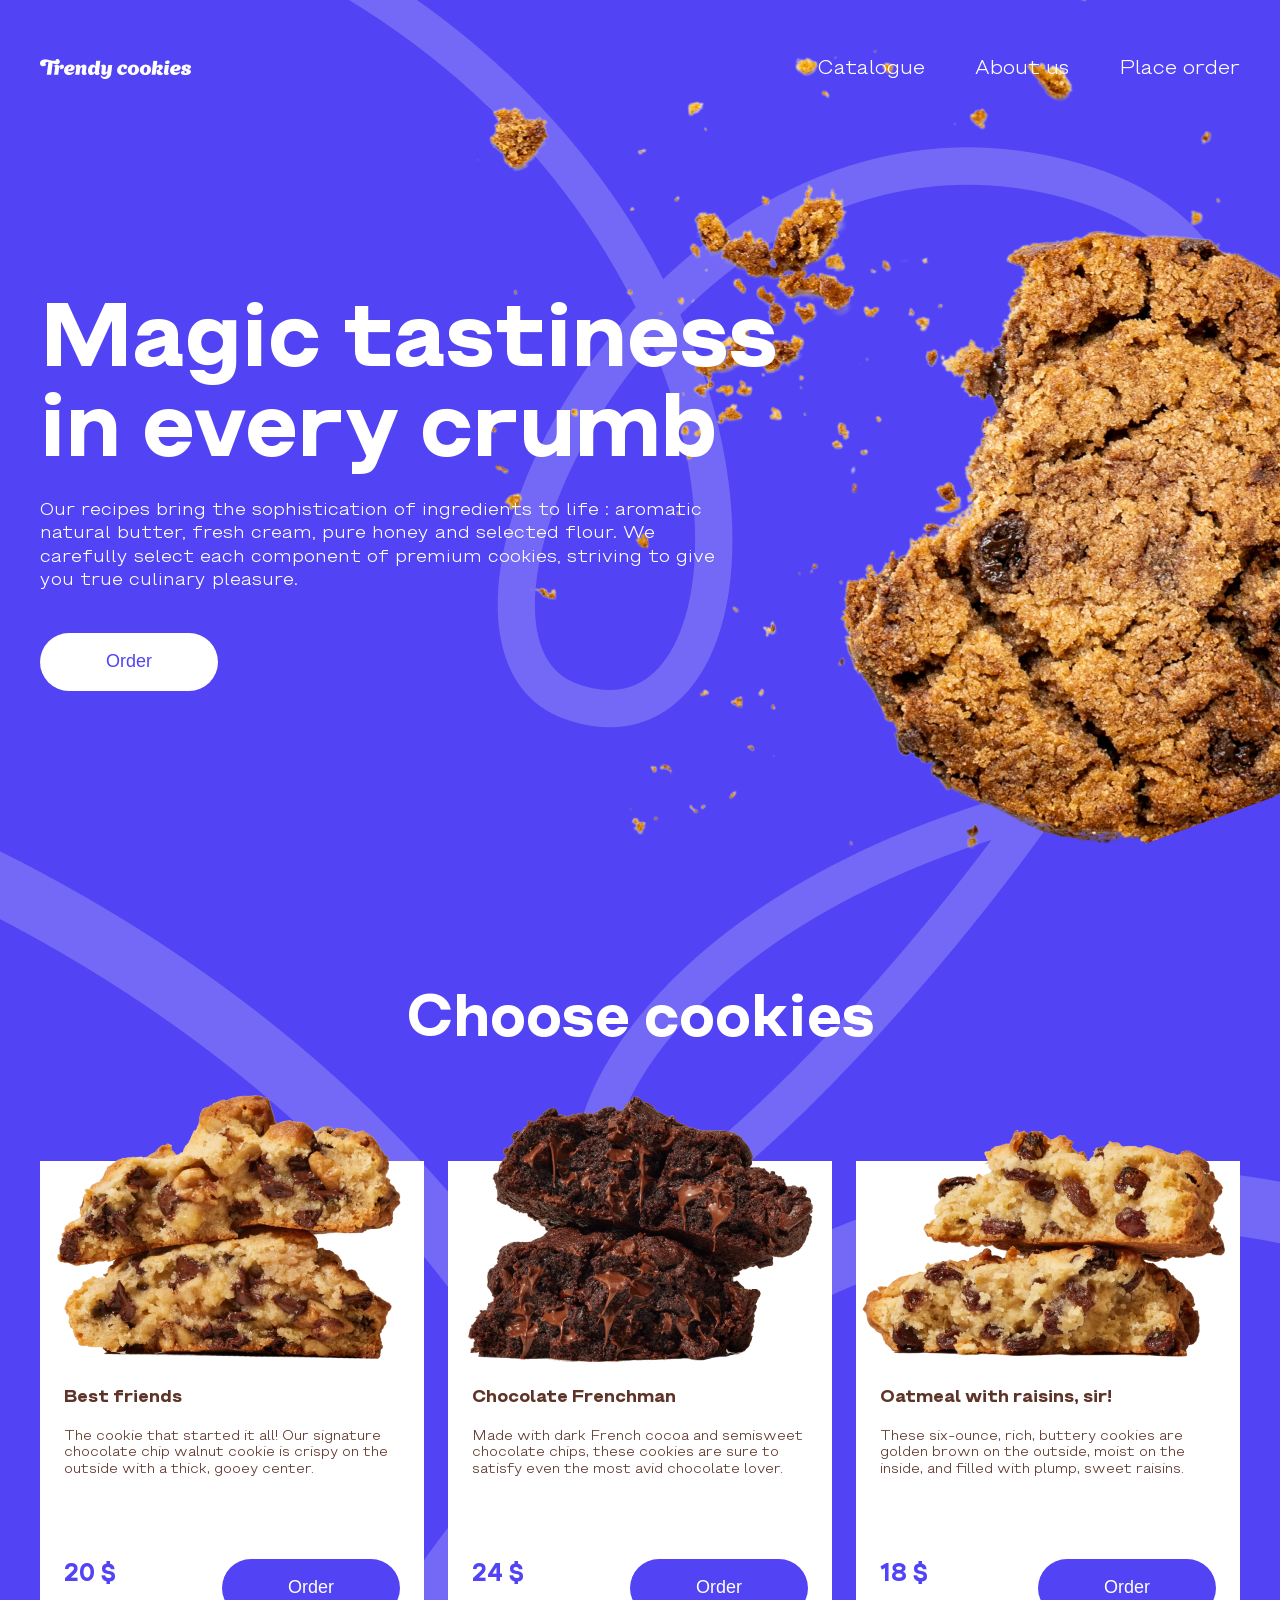
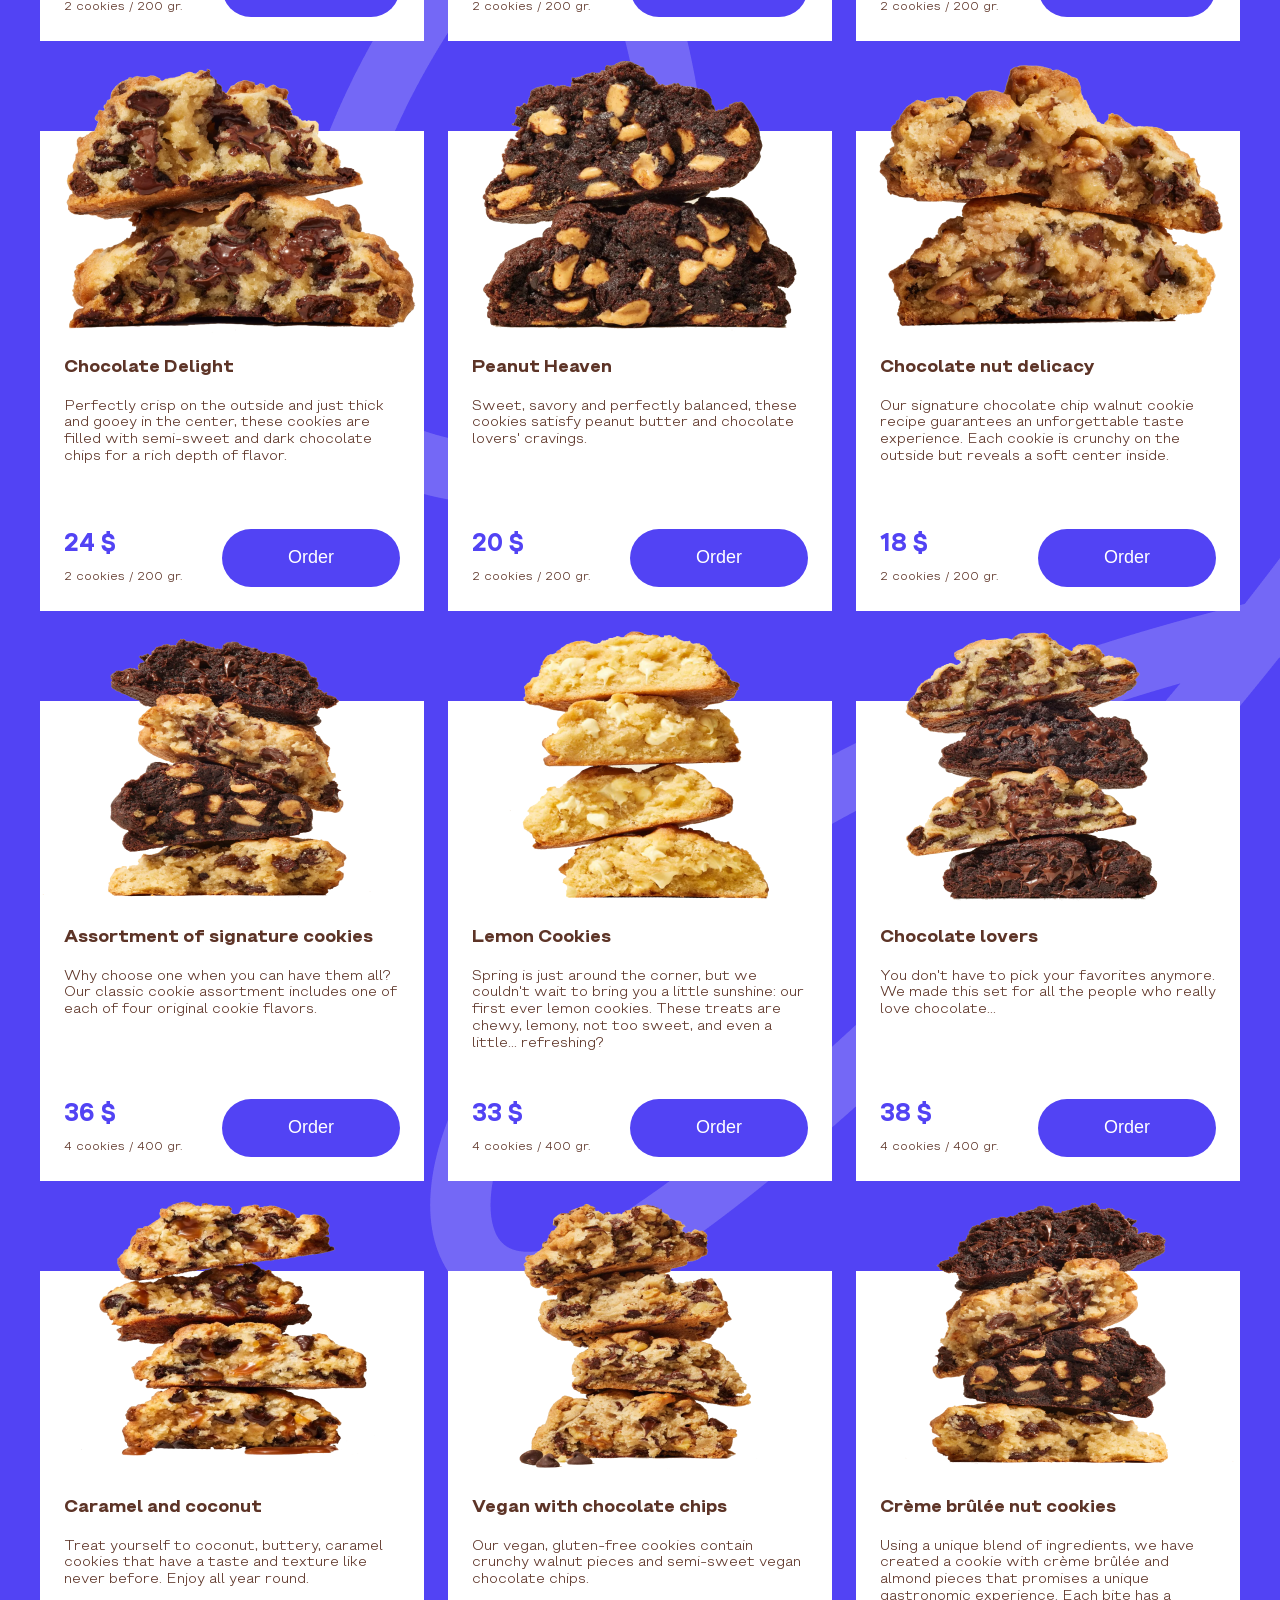
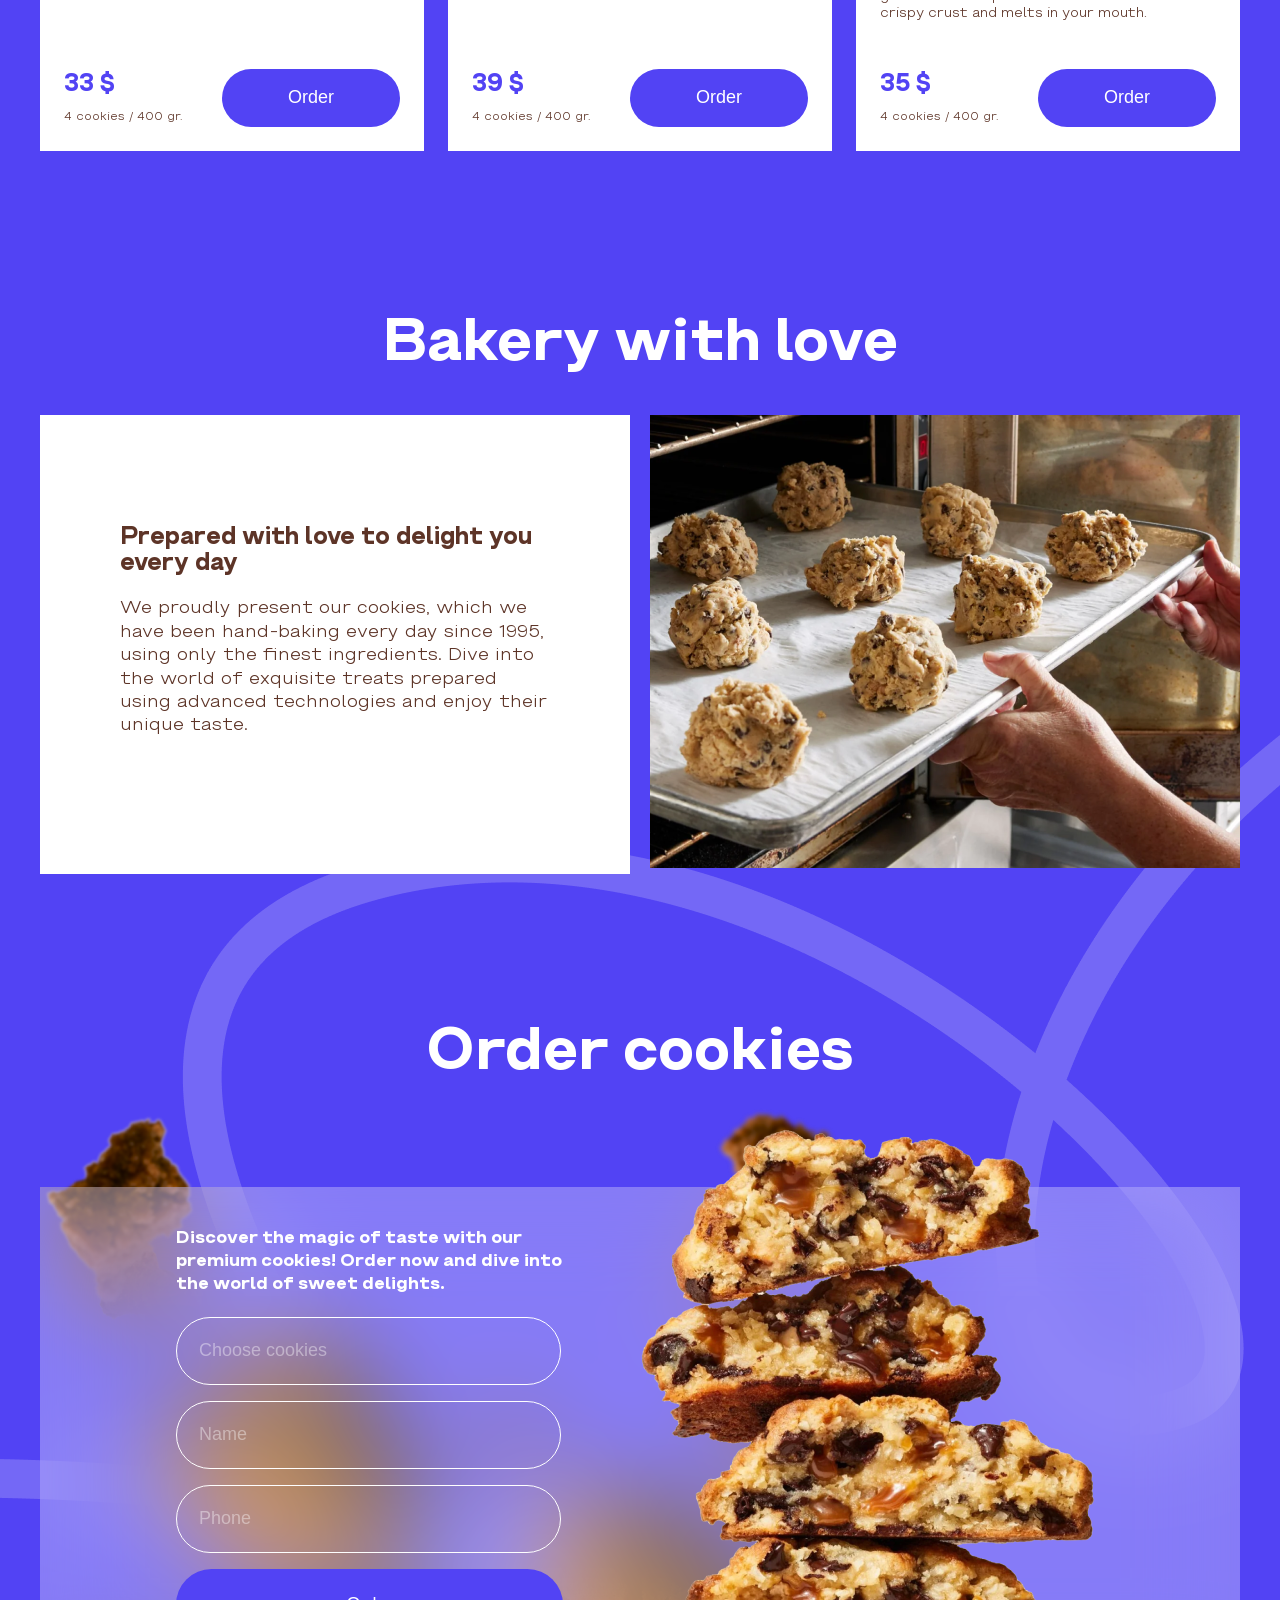
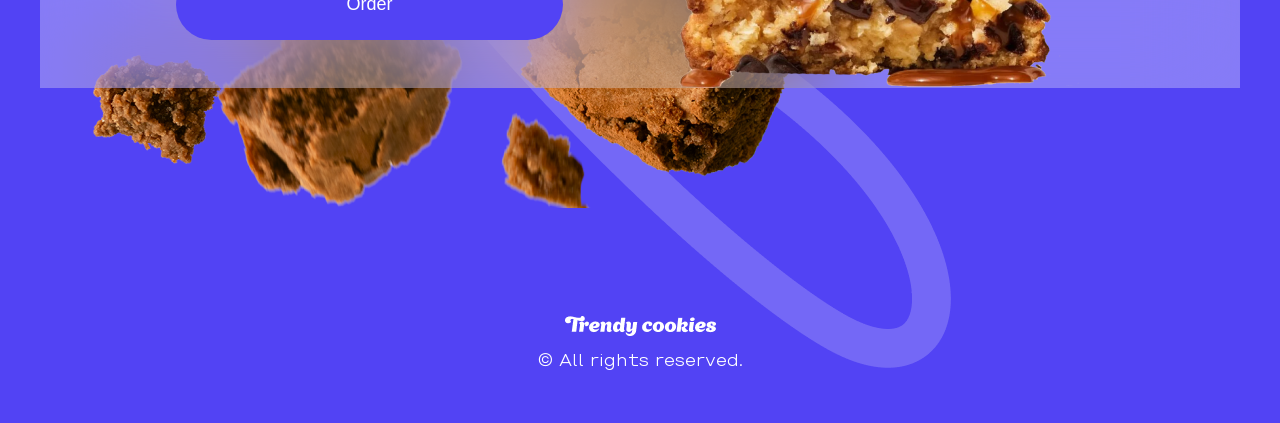
==== index.html @ 92c914b0 "initial commit" ====
<!DOCTYPE html>
<html>



<head>
    <meta charset="UTF-8" />
    <meta name="viewport" content="width=device-width, initial-scale=1" />
    
    <title>Trendy cookies</title>
    <link rel="icon" type="image/x-icon" href="./favicon.ico">

    <link rel="stylesheet" href="./styles/styles.css" />
    <script src="./scripts/data.js" defer></script>
    <script src="./scripts/functions.js" defer></script>
</head>



<body>
    <div id="app">

        <header class="header">
            <div class="container_wrapper">
                <nav class="content_wrapper">
                    <div class="logo"> <img src="./images/logo.png" alt="logo" /> </div>
                    <ul class="menu">
                        <li class="menu-item">
                            <a data-link="products">Catalogue</a>
                        </li>
                        <li class="menu-item">
                            <a data-link="love">About us</a>
                        </li>
                        <li class="menu-item">
                            <a data-link="order">Place order</a>
                        </li>
                    </ul>
                </nav>
            </div>
        </header>

        <div class="intro">
            <div class="container_wrapper">
                <div class="content_wrapper">
                    <img id="line1" src="./images/line1.png" alt="line" />

                    <div class="intro-info">
                        <div class="title">Magic tastiness in every crumb</div>
                        <div class="text">
                            Our recipes bring the sophistication of ingredients to life : aromatic natural butter, fresh cream, pure honey and selected flour. We carefully select each component of premium cookies, striving to give you true culinary pleasure.
                        </div>
                        <div class="action">
                            <button>Order</button>
                        </div>
                    </div>

                    <img id="intro-image" src="./images/cookie.png" alt="cookie" />
                </div>
            </div>
        </div>

        <div class="products">
            <div class="container_wrapper">
                <div class="content_wrapper">
                    <img id="line2" src="./images/line2.png" alt="line" />

                    <div class="common-title">Choose cookies</div>

                    <div class="products-items"></div>
                </div>
            </div>
        </div>

        <div class="love">
            <div class="container_wrapper">
                <div class="content_wrapper">
                    <div class="common-title">Bakery with love</div>

                    <div class="love-about">
                        <div class="left">
                            <div class="title">Prepared with love to delight you every day</div>
                            <div class="text">
                                We proudly present our cookies, which we have been hand-baking every day since 1995, using only the finest ingredients. Dive into the world of exquisite treats prepared using advanced technologies and enjoy their unique taste.
                            </div>
                        </div>
                        <div class="right"> <img src="./images/love.png" alt="love" /> </div>
                    </div>
                </div>
            </div>
        </div>

        <div class="order">
            <img id="line3" src="./images/line3.png" alt="line" />

            <div class="container_wrapper">
                <div class="content_wrapper">
                    <div class="common-title">Order cookies</div>

                    <img id="order-bg-image" src="./images/breadcrumbs.png" alt="breadcrumbs" />

                    <div class="order-block">
                        <div class="form">
                            <div class="text">
                                Discover the magic of taste with our premium cookies! Order now and dive into the world of sweet delights.
                            </div>
                            <div class="inputs">
                                <input id="input_product" type="text" placeholder="Choose cookies" />
                                <input id="input_name" type="text" placeholder="Name" />
                                <input id="input_phone" type="text" placeholder="Phone" />
                                <button class="violet">Order</button>
                            </div>
                        </div>
                        <div class="image"> <img src="./images/order.png" alt="order_cookies" /> </div>
                    </div>
                </div>
            </div>
        </div>

        <footer class="footer">
            <div class="container_wrapper">
                <div class="logo"> <img src="./images/logo.png" alt="logo" /> </div>
                <div class="rights">© All rights reserved.</div>
            </div>
        </footer>

    </div>

    <script src="./scripts/script.js" defer></script>
</body>



</html>
---- styles/styles.css ----
@font-face{font-family:"SteppeBook";src:url("../fonts/Steppe-Book.ttf")}@font-face{font-family:"SteppeExtraBold";src:url("../fonts/Steppe-ExtraBold.ttf")}.content_wrapper{max-width:1200px;margin:0 auto}@media(max-width: calc(1200px + 2rem)){.content_wrapper{padding:0 2rem}}.logo img{vertical-align:bottom}.common-title{font-family:SteppeExtraBold,sans-serif;font-size:60px;line-height:100%;text-align:center}button{width:178px;height:58px;box-sizing:border-box;padding:18px;text-align:center;background-color:#fff;border-radius:60px;border:0;outline:none;cursor:pointer;font-size:18px;color:#5243f4}button:hover{background-color:#eee}button.violet{background-color:#5243f4;color:#fff}button.violet:hover{background-color:#3e30d8}html{height:100%;scrollbar-width:thin;scroll-behavior:smooth}body{margin:0;padding:0;background-color:#5243f4;font-family:SteppeBook,sans-serif;color:#fff}#app{position:relative;overflow:hidden}#app .header .container_wrapper{padding:40px 0}#app .header .container_wrapper .content_wrapper{display:flex;align-items:center;justify-content:space-between}@media(max-width: 680px){#app .header .container_wrapper .content_wrapper{flex-direction:column;gap:60px}}#app .header .container_wrapper .content_wrapper .menu{display:flex;gap:50px;padding:0;list-style:none}@media(max-width: 680px){#app .header .container_wrapper .content_wrapper .menu{flex-direction:column}}#app .header .container_wrapper .content_wrapper .menu .menu-item a{cursor:pointer;font-size:20px;line-height:130%;text-decoration:none;color:#fff}#app .header .container_wrapper .content_wrapper .menu .menu-item a:hover{border-bottom:solid 2px #fff}#app .intro .container_wrapper{padding:161px 0 200px 0}@media(max-width: 680px){#app .intro .container_wrapper{padding:80px 0 100px 0}}#app .intro .container_wrapper .content_wrapper .intro-info{max-width:811px}#app .intro .container_wrapper .content_wrapper .intro-info .title{margin-bottom:20px;font-family:SteppeExtraBold,sans-serif;font-size:90px;line-height:100%}@media(max-width: 495px){#app .intro .container_wrapper .content_wrapper .intro-info .title{word-break:break-all}}#app .intro .container_wrapper .content_wrapper .intro-info .text{max-width:697px;margin-bottom:40px;font-size:18px;line-height:130%}@media(max-width: 495px){#app .intro .container_wrapper .content_wrapper .intro-info .action>button{display:block;margin:0 auto}}#app .intro .container_wrapper .content_wrapper #intro-image{position:absolute;top:0;right:0;z-index:-1}#app .products{position:relative}#app .products .container_wrapper{padding:100px 0}#app .products .container_wrapper .content_wrapper .products-items{display:grid;grid-template-columns:repeat(auto-fit, 384px);justify-content:center;gap:90px 24px;margin-top:110px}#app .products .container_wrapper .content_wrapper .products-items .item{background-color:#fff;color:#5d3427}#app .products .container_wrapper .content_wrapper .products-items .item .item_image{height:202px;text-align:center}#app .products .container_wrapper .content_wrapper .products-items .item .item_image img{position:relative;max-width:100%;height:272px;top:-70px}#app .products .container_wrapper .content_wrapper .products-items .item .item_detail{padding:24px}#app .products .container_wrapper .content_wrapper .products-items .item .item_detail .item_detail-title{margin-bottom:20px;font-family:SteppeExtraBold,sans-serif;font-size:18px}#app .products .container_wrapper .content_wrapper .products-items .item .item_detail .item_detail-text{height:110px;margin-bottom:20px;font-size:14px;line-height:120%}#app .products .container_wrapper .content_wrapper .products-items .item .item_detail .item_detail-extra{display:flex;justify-content:space-between;align-items:center}#app .products .container_wrapper .content_wrapper .products-items .item .item_detail .item_detail-extra .price{margin-bottom:10px;font-family:SteppeExtraBold,sans-serif;font-size:24px;color:#5243f4}#app .products .container_wrapper .content_wrapper .products-items .item .item_detail .item_detail-extra .weight{font-size:12px}#app .love .container_wrapper{padding:64px 0 86px 0}@media(max-width: 495px){#app .love .container_wrapper .content_wrapper{padding:0;max-width:495px}}#app .love .container_wrapper .content_wrapper .love-about{display:flex;gap:20px;margin-top:40px}@media(max-width: 1200px){#app .love .container_wrapper .content_wrapper .love-about{flex-direction:column;align-items:center}}#app .love .container_wrapper .content_wrapper .love-about>div{width:590px;min-height:453px}#app .love .container_wrapper .content_wrapper .love-about>div.left{padding:110px 0;box-sizing:border-box;background-color:#fff;color:#5d3427}@media(max-width: 495px){#app .love .container_wrapper .content_wrapper .love-about>div.left{width:100%;padding:110px 2rem}}#app .love .container_wrapper .content_wrapper .love-about>div.left>div{max-width:430px;margin:0 auto}#app .love .container_wrapper .content_wrapper .love-about>div.left .title{margin-bottom:20px;font-family:SteppeExtraBold,sans-serif;font-size:24px;line-height:110%}#app .love .container_wrapper .content_wrapper .love-about>div.left .text{font-size:18px;line-height:130%}#app .order{position:relative}#app .order .container_wrapper{padding:64px 0 102px 0}#app .order .container_wrapper .content_wrapper{position:relative}@media(max-width: 495px){#app .order .container_wrapper .content_wrapper{padding:0;max-width:495px}}#app .order .container_wrapper .content_wrapper #order-bg-image{position:absolute;top:0;right:calc(100% - 810px);z-index:-1}#app .order .container_wrapper .content_wrapper .order-block{display:flex;justify-content:center;gap:60px;margin-top:103px;background-color:rgba(255,255,255,.3);-webkit-backdrop-filter:blur(50px);backdrop-filter:blur(50px)}@media(max-width: 1024px){#app .order .container_wrapper .content_wrapper .order-block{flex-direction:column-reverse;align-items:center;gap:10px}}#app .order .container_wrapper .content_wrapper .order-block .form{max-width:400px;padding:40px 0 44px 0;box-sizing:border-box}#app .order .container_wrapper .content_wrapper .order-block .form .text{font-family:SteppeExtraBold,sans-serif;font-size:18px;line-height:130%}#app .order .container_wrapper .content_wrapper .order-block .form .inputs{display:flex;flex-direction:column;margin-top:20px}#app .order .container_wrapper .content_wrapper .order-block .form .inputs input{margin-bottom:16px;padding:24px 22px;width:385px;height:68px;box-sizing:border-box;border:1px solid #fff;border-radius:60px;background-color:rgba(0,0,0,0);outline:none;font-size:18px;color:#fff}#app .order .container_wrapper .content_wrapper .order-block .form .inputs input::-moz-placeholder{color:rgba(255,255,255,.4)}#app .order .container_wrapper .content_wrapper .order-block .form .inputs input::placeholder{color:rgba(255,255,255,.4)}#app .order .container_wrapper .content_wrapper .order-block .form .inputs button.violet{width:387px;height:71px}#app .order .container_wrapper .content_wrapper .order-block .image{height:501px}#app .order .container_wrapper .content_wrapper .order-block .image img{position:relative;height:559px;top:-58px}#app .footer .container_wrapper{padding:126px 0 50px 0;text-align:center}#app .footer .container_wrapper .rights{margin-top:14px;font-size:18px;line-height:130%}#app #line1{position:absolute;z-index:-1;top:0;left:calc(100% - 960px)}#app #line2{position:absolute;z-index:-1;top:-40px;left:0}#app #line3{position:absolute;z-index:-1;top:-920px;left:0}
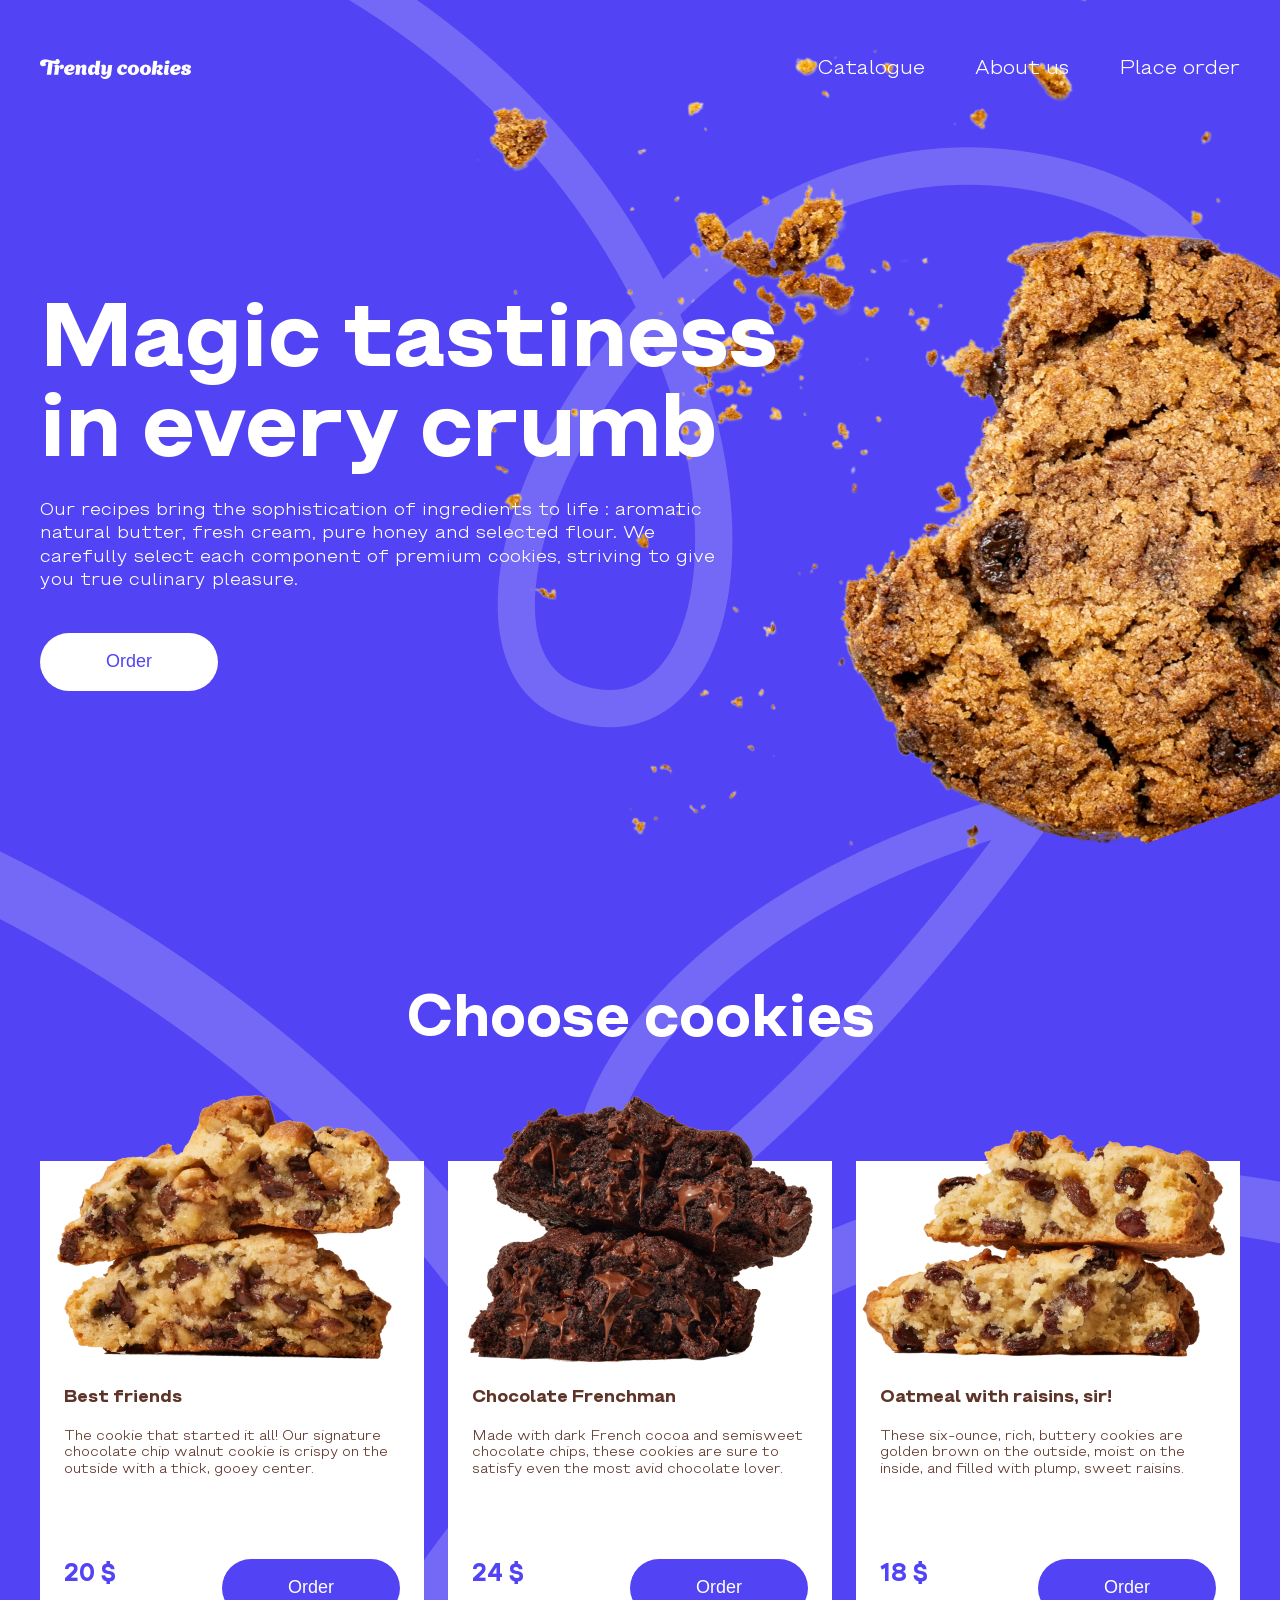
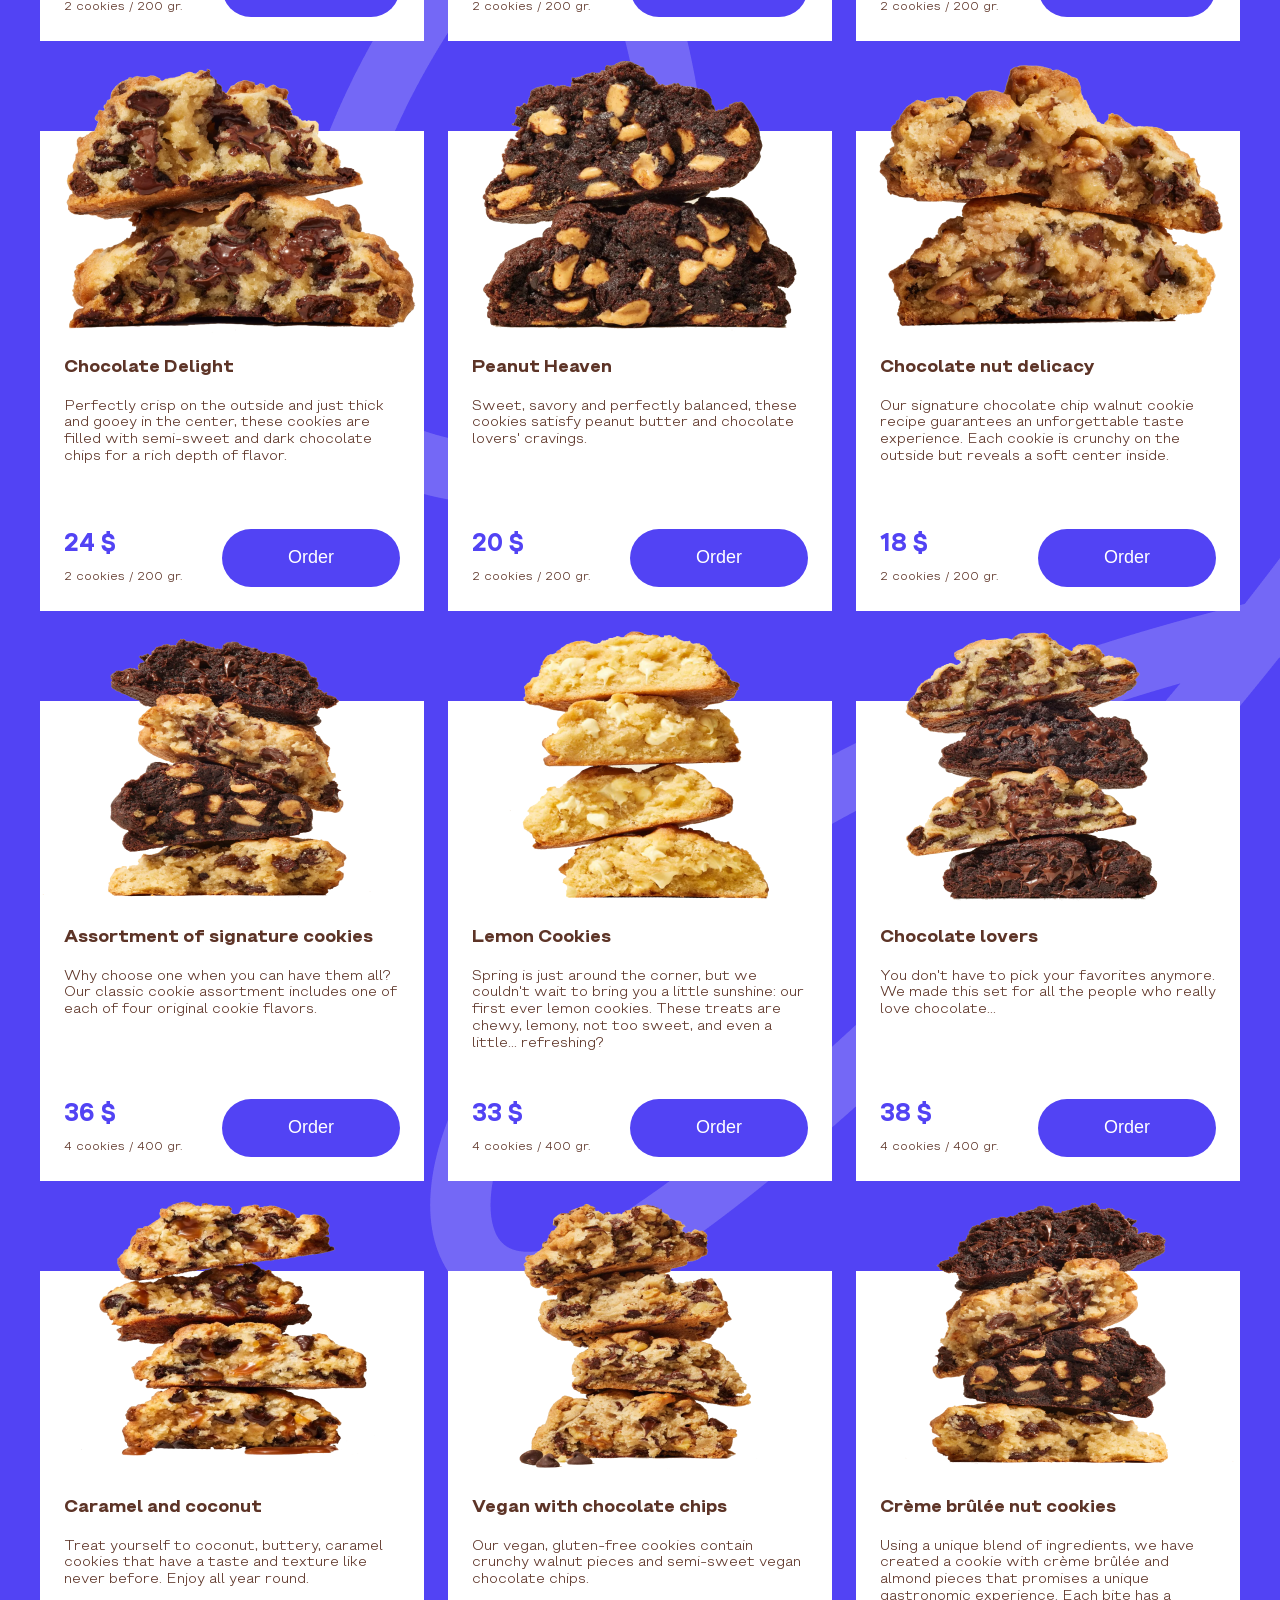
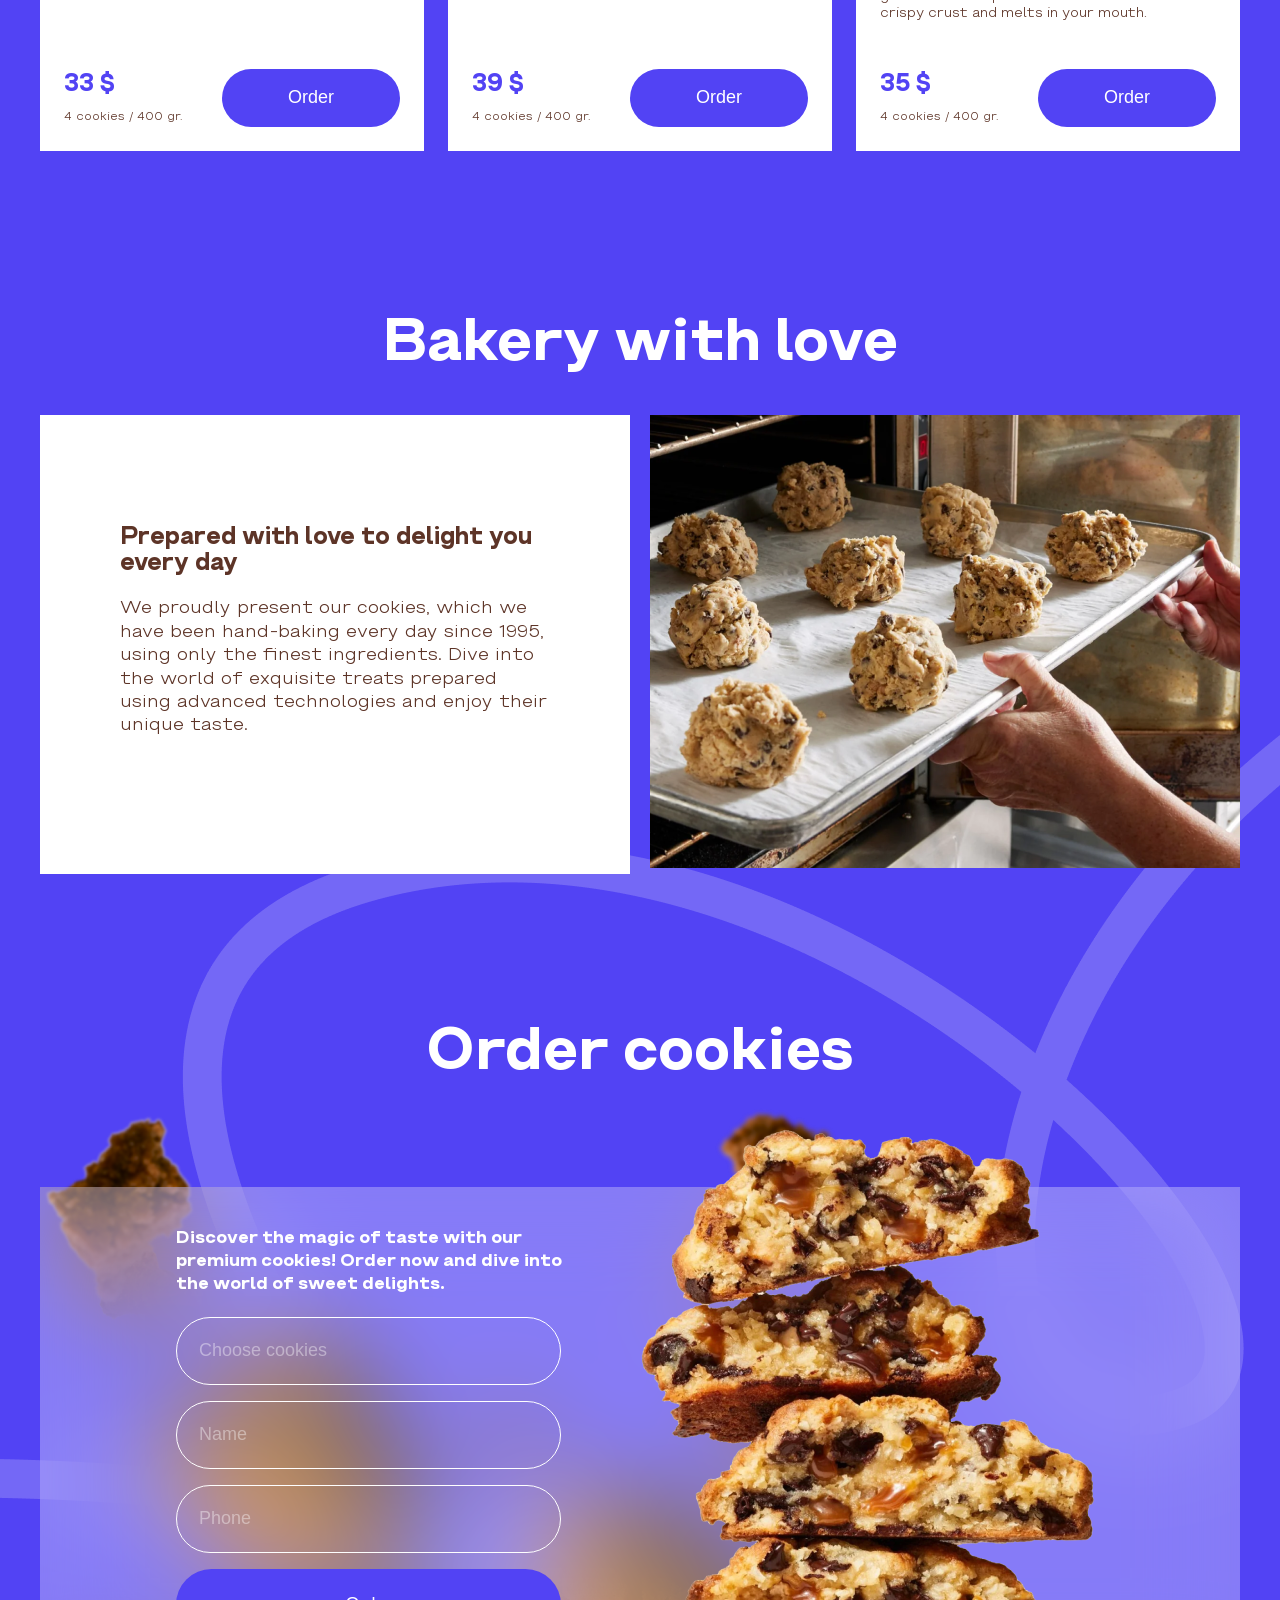
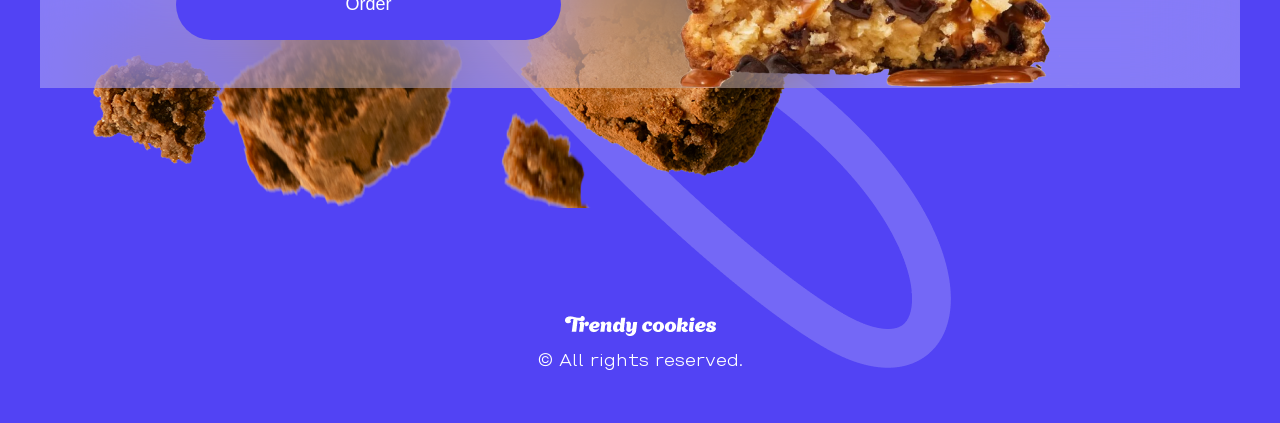
==== commit a92816db: "js minification" ====
--- a/index.html
+++ b/index.html
@@ -12,7 +12,7 @@
 
     <link rel="stylesheet" href="./styles/styles.css" />
     <script src="./scripts/data.js" defer></script>
-    <script src="./scripts/functions.js" defer></script>
+    <script src="./scripts/functions.min.js" defer></script>
 </head>
 
 
@@ -125,7 +125,7 @@
 
     </div>
 
-    <script src="./scripts/script.js" defer></script>
+    <script src="./scripts/script.min.js" defer></script>
 </body>
 
 
--- a/styles/styles.css
+++ b/styles/styles.css
@@ -1 +1 @@
-@font-face{font-family:"SteppeBook";src:url("../fonts/Steppe-Book.ttf")}@font-face{font-family:"SteppeExtraBold";src:url("../fonts/Steppe-ExtraBold.ttf")}.content_wrapper{max-width:1200px;margin:0 auto}@media(max-width: calc(1200px + 2rem)){.content_wrapper{padding:0 2rem}}.logo img{vertical-align:bottom}.common-title{font-family:SteppeExtraBold,sans-serif;font-size:60px;line-height:100%;text-align:center}button{width:178px;height:58px;box-sizing:border-box;padding:18px;text-align:center;background-color:#fff;border-radius:60px;border:0;outline:none;cursor:pointer;font-size:18px;color:#5243f4}button:hover{background-color:#eee}button.violet{background-color:#5243f4;color:#fff}button.violet:hover{background-color:#3e30d8}html{height:100%;scrollbar-width:thin;scroll-behavior:smooth}body{margin:0;padding:0;background-color:#5243f4;font-family:SteppeBook,sans-serif;color:#fff}#app{position:relative;overflow:hidden}#app .header .container_wrapper{padding:40px 0}#app .header .container_wrapper .content_wrapper{display:flex;align-items:center;justify-content:space-between}@media(max-width: 680px){#app .header .container_wrapper .content_wrapper{flex-direction:column;gap:60px}}#app .header .container_wrapper .content_wrapper .menu{display:flex;gap:50px;padding:0;list-style:none}@media(max-width: 680px){#app .header .container_wrapper .content_wrapper .menu{flex-direction:column}}#app .header .container_wrapper .content_wrapper .menu .menu-item a{cursor:pointer;font-size:20px;line-height:130%;text-decoration:none;color:#fff}#app .header .container_wrapper .content_wrapper .menu .menu-item a:hover{border-bottom:solid 2px #fff}#app .intro .container_wrapper{padding:161px 0 200px 0}@media(max-width: 680px){#app .intro .container_wrapper{padding:80px 0 100px 0}}#app .intro .container_wrapper .content_wrapper .intro-info{max-width:811px}#app .intro .container_wrapper .content_wrapper .intro-info .title{margin-bottom:20px;font-family:SteppeExtraBold,sans-serif;font-size:90px;line-height:100%}@media(max-width: 495px){#app .intro .container_wrapper .content_wrapper .intro-info .title{word-break:break-all}}#app .intro .container_wrapper .content_wrapper .intro-info .text{max-width:697px;margin-bottom:40px;font-size:18px;line-height:130%}@media(max-width: 495px){#app .intro .container_wrapper .content_wrapper .intro-info .action>button{display:block;margin:0 auto}}#app .intro .container_wrapper .content_wrapper #intro-image{position:absolute;top:0;right:0;z-index:-1}#app .products{position:relative}#app .products .container_wrapper{padding:100px 0}#app .products .container_wrapper .content_wrapper .products-items{display:grid;grid-template-columns:repeat(auto-fit, 384px);justify-content:center;gap:90px 24px;margin-top:110px}#app .products .container_wrapper .content_wrapper .products-items .item{background-color:#fff;color:#5d3427}#app .products .container_wrapper .content_wrapper .products-items .item .item_image{height:202px;text-align:center}#app .products .container_wrapper .content_wrapper .products-items .item .item_image img{position:relative;max-width:100%;height:272px;top:-70px}#app .products .container_wrapper .content_wrapper .products-items .item .item_detail{padding:24px}#app .products .container_wrapper .content_wrapper .products-items .item .item_detail .item_detail-title{margin-bottom:20px;font-family:SteppeExtraBold,sans-serif;font-size:18px}#app .products .container_wrapper .content_wrapper .products-items .item .item_detail .item_detail-text{height:110px;margin-bottom:20px;font-size:14px;line-height:120%}#app .products .container_wrapper .content_wrapper .products-items .item .item_detail .item_detail-extra{display:flex;justify-content:space-between;align-items:center}#app .products .container_wrapper .content_wrapper .products-items .item .item_detail .item_detail-extra .price{margin-bottom:10px;font-family:SteppeExtraBold,sans-serif;font-size:24px;color:#5243f4}#app .products .container_wrapper .content_wrapper .products-items .item .item_detail .item_detail-extra .weight{font-size:12px}#app .love .container_wrapper{padding:64px 0 86px 0}@media(max-width: 495px){#app .love .container_wrapper .content_wrapper{padding:0;max-width:495px}}#app .love .container_wrapper .content_wrapper .love-about{display:flex;gap:20px;margin-top:40px}@media(max-width: 1200px){#app .love .container_wrapper .content_wrapper .love-about{flex-direction:column;align-items:center}}#app .love .container_wrapper .content_wrapper .love-about>div{width:590px;min-height:453px}#app .love .container_wrapper .content_wrapper .love-about>div.left{padding:110px 0;box-sizing:border-box;background-color:#fff;color:#5d3427}@media(max-width: 495px){#app .love .container_wrapper .content_wrapper .love-about>div.left{width:100%;padding:110px 2rem}}#app .love .container_wrapper .content_wrapper .love-about>div.left>div{max-width:430px;margin:0 auto}#app .love .container_wrapper .content_wrapper .love-about>div.left .title{margin-bottom:20px;font-family:SteppeExtraBold,sans-serif;font-size:24px;line-height:110%}#app .love .container_wrapper .content_wrapper .love-about>div.left .text{font-size:18px;line-height:130%}#app .order{position:relative}#app .order .container_wrapper{padding:64px 0 102px 0}#app .order .container_wrapper .content_wrapper{position:relative}@media(max-width: 495px){#app .order .container_wrapper .content_wrapper{padding:0;max-width:495px}}#app .order .container_wrapper .content_wrapper #order-bg-image{position:absolute;top:0;right:calc(100% - 810px);z-index:-1}#app .order .container_wrapper .content_wrapper .order-block{display:flex;justify-content:center;gap:60px;margin-top:103px;background-color:rgba(255,255,255,.3);-webkit-backdrop-filter:blur(50px);backdrop-filter:blur(50px)}@media(max-width: 1024px){#app .order .container_wrapper .content_wrapper .order-block{flex-direction:column-reverse;align-items:center;gap:10px}}#app .order .container_wrapper .content_wrapper .order-block .form{max-width:400px;padding:40px 0 44px 0;box-sizing:border-box}#app .order .container_wrapper .content_wrapper .order-block .form .text{font-family:SteppeExtraBold,sans-serif;font-size:18px;line-height:130%}#app .order .container_wrapper .content_wrapper .order-block .form .inputs{display:flex;flex-direction:column;margin-top:20px}#app .order .container_wrapper .content_wrapper .order-block .form .inputs input{margin-bottom:16px;padding:24px 22px;width:385px;height:68px;box-sizing:border-box;border:1px solid #fff;border-radius:60px;background-color:rgba(0,0,0,0);outline:none;font-size:18px;color:#fff}#app .order .container_wrapper .content_wrapper .order-block .form .inputs input::-moz-placeholder{color:rgba(255,255,255,.4)}#app .order .container_wrapper .content_wrapper .order-block .form .inputs input::placeholder{color:rgba(255,255,255,.4)}#app .order .container_wrapper .content_wrapper .order-block .form .inputs button.violet{width:387px;height:71px}#app .order .container_wrapper .content_wrapper .order-block .image{height:501px}#app .order .container_wrapper .content_wrapper .order-block .image img{position:relative;height:559px;top:-58px}#app .footer .container_wrapper{padding:126px 0 50px 0;text-align:center}#app .footer .container_wrapper .rights{margin-top:14px;font-size:18px;line-height:130%}#app #line1{position:absolute;z-index:-1;top:0;left:calc(100% - 960px)}#app #line2{position:absolute;z-index:-1;top:-40px;left:0}#app #line3{position:absolute;z-index:-1;top:-920px;left:0}+@font-face{font-family:"SteppeBook";src:url("../fonts/Steppe-Book.ttf")}@font-face{font-family:"SteppeExtraBold";src:url("../fonts/Steppe-ExtraBold.ttf")}.content_wrapper{max-width:1200px;margin:0 auto}@media(max-width: calc(1200px + 4rem)){.content_wrapper{max-width:calc(100vw - 4rem)}}.logo img{vertical-align:bottom}.common-title{font-family:SteppeExtraBold,sans-serif;font-size:60px;line-height:100%;text-align:center}button{width:178px;height:58px;box-sizing:border-box;padding:18px;text-align:center;background-color:#fff;border-radius:60px;border:0;outline:none;cursor:pointer;font-size:18px;color:#5243f4}button:hover{background-color:#eee}button.violet{background-color:#5243f4;color:#fff}button.violet:hover{background-color:#3e30d8}html{height:100%;scrollbar-width:thin;scroll-behavior:smooth}body{margin:0;padding:0;background-color:#5243f4;font-family:SteppeBook,sans-serif;color:#fff}#app{position:relative;overflow:hidden}#app .header .container_wrapper{padding:40px 0}#app .header .container_wrapper .content_wrapper{display:flex;align-items:center;justify-content:space-between}@media(max-width: 680px){#app .header .container_wrapper .content_wrapper{flex-direction:column;gap:60px}}#app .header .container_wrapper .content_wrapper .menu{display:flex;gap:50px;padding:0;list-style:none}@media(max-width: 680px){#app .header .container_wrapper .content_wrapper .menu{flex-direction:column}}#app .header .container_wrapper .content_wrapper .menu .menu-item a{cursor:pointer;font-size:20px;line-height:130%;text-decoration:none;color:#fff}#app .header .container_wrapper .content_wrapper .menu .menu-item a:hover{border-bottom:solid 2px #fff}#app .intro .container_wrapper{padding:161px 0 200px 0}@media(max-width: 680px){#app .intro .container_wrapper{padding:80px 0 100px 0}}#app .intro .container_wrapper .content_wrapper .intro-info{max-width:811px}#app .intro .container_wrapper .content_wrapper .intro-info .title{margin-bottom:20px;font-family:SteppeExtraBold,sans-serif;font-size:90px;line-height:100%}@media(max-width: 495px){#app .intro .container_wrapper .content_wrapper .intro-info .title{word-break:break-all}}#app .intro .container_wrapper .content_wrapper .intro-info .text{max-width:697px;margin-bottom:40px;font-size:18px;line-height:130%}@media(max-width: 495px){#app .intro .container_wrapper .content_wrapper .intro-info .action>button{display:block;margin:0 auto}}#app .intro .container_wrapper .content_wrapper #intro-image{position:absolute;top:0;right:0;z-index:-1}#app .products{position:relative}#app .products .container_wrapper{padding:100px 0}#app .products .container_wrapper .content_wrapper .products-items{--item-width: 384px;display:grid;grid-template-columns:repeat(auto-fit, var(--item-width));justify-content:center;gap:90px 24px;margin-top:110px}@media(max-width: 384px){#app .products .container_wrapper .content_wrapper .products-items{--item-width: 100vw}}#app .products .container_wrapper .content_wrapper .products-items .item{background-color:#fff;color:#5d3427}#app .products .container_wrapper .content_wrapper .products-items .item .item_image{height:202px;text-align:center}#app .products .container_wrapper .content_wrapper .products-items .item .item_image img{position:relative;max-width:100%;height:272px;top:-70px}#app .products .container_wrapper .content_wrapper .products-items .item .item_detail{padding:24px}#app .products .container_wrapper .content_wrapper .products-items .item .item_detail .item_detail-title{margin-bottom:20px;font-family:SteppeExtraBold,sans-serif;font-size:18px}#app .products .container_wrapper .content_wrapper .products-items .item .item_detail .item_detail-text{height:110px;margin-bottom:20px;font-size:14px;line-height:120%}#app .products .container_wrapper .content_wrapper .products-items .item .item_detail .item_detail-extra{display:flex;justify-content:space-between;align-items:center}#app .products .container_wrapper .content_wrapper .products-items .item .item_detail .item_detail-extra .price{margin-bottom:10px;font-family:SteppeExtraBold,sans-serif;font-size:24px;color:#5243f4}#app .products .container_wrapper .content_wrapper .products-items .item .item_detail .item_detail-extra .weight{font-size:12px}#app .love .container_wrapper{padding:64px 0 86px 0}@media(max-width: 495px){#app .love .container_wrapper .content_wrapper{padding:0;max-width:495px}}#app .love .container_wrapper .content_wrapper .love-about{display:flex;gap:20px;margin-top:40px}@media(max-width: 1200px){#app .love .container_wrapper .content_wrapper .love-about{flex-direction:column;align-items:center}}#app .love .container_wrapper .content_wrapper .love-about>div{width:590px;min-height:453px}#app .love .container_wrapper .content_wrapper .love-about>div.left{padding:110px 0;box-sizing:border-box;background-color:#fff;color:#5d3427}@media(max-width: 495px){#app .love .container_wrapper .content_wrapper .love-about>div.left{width:100%;padding:110px 2rem}}#app .love .container_wrapper .content_wrapper .love-about>div.left>div{max-width:430px;margin:0 auto}#app .love .container_wrapper .content_wrapper .love-about>div.left .title{margin-bottom:20px;font-family:SteppeExtraBold,sans-serif;font-size:24px;line-height:110%}#app .love .container_wrapper .content_wrapper .love-about>div.left .text{font-size:18px;line-height:130%}#app .order{position:relative}#app .order .container_wrapper{padding:64px 0 102px 0}#app .order .container_wrapper .content_wrapper{position:relative}@media(max-width: calc(590px + 4rem)){#app .order .container_wrapper .content_wrapper{max-width:100vw;padding:0}}#app .order .container_wrapper .content_wrapper #order-bg-image{position:absolute;top:0;right:calc(100% - 810px);z-index:-1}#app .order .container_wrapper .content_wrapper .order-block{display:flex;justify-content:center;gap:60px;margin-top:103px;background-color:rgba(255,255,255,.3);-webkit-backdrop-filter:blur(50px);backdrop-filter:blur(50px)}@media(max-width: 1024px){#app .order .container_wrapper .content_wrapper .order-block{flex-direction:column-reverse;align-items:center;gap:10px}}#app .order .container_wrapper .content_wrapper .order-block .form{max-width:400px;padding:40px 0 44px 0;box-sizing:border-box}#app .order .container_wrapper .content_wrapper .order-block .form .text{font-family:SteppeExtraBold,sans-serif;font-size:18px;line-height:130%}#app .order .container_wrapper .content_wrapper .order-block .form .inputs{display:flex;flex-direction:column;margin-top:20px}#app .order .container_wrapper .content_wrapper .order-block .form .inputs input{margin-bottom:16px;padding:24px 22px;width:385px;height:68px;box-sizing:border-box;border:1px solid #fff;border-radius:60px;background-color:rgba(0,0,0,0);outline:none;font-size:18px;color:#fff}@media(max-width: 385px){#app .order .container_wrapper .content_wrapper .order-block .form .inputs input{width:100vw}}#app .order .container_wrapper .content_wrapper .order-block .form .inputs input::-moz-placeholder{color:rgba(255,255,255,.4)}#app .order .container_wrapper .content_wrapper .order-block .form .inputs input::placeholder{color:rgba(255,255,255,.4)}#app .order .container_wrapper .content_wrapper .order-block .form .inputs button.violet{width:385px;height:71px}@media(max-width: 385px){#app .order .container_wrapper .content_wrapper .order-block .form .inputs button.violet{width:100vw}}#app .order .container_wrapper .content_wrapper .order-block .image{height:501px}#app .order .container_wrapper .content_wrapper .order-block .image img{position:relative;height:559px;top:-58px}#app .footer .container_wrapper{padding:126px 0 50px 0;text-align:center}#app .footer .container_wrapper .rights{margin-top:14px;font-size:18px;line-height:130%}#app #line1{position:absolute;z-index:-1;top:0;left:calc(100% - 960px)}#app #line2{position:absolute;z-index:-1;top:-40px;left:0}#app #line3{position:absolute;z-index:-1;top:-920px;left:0}
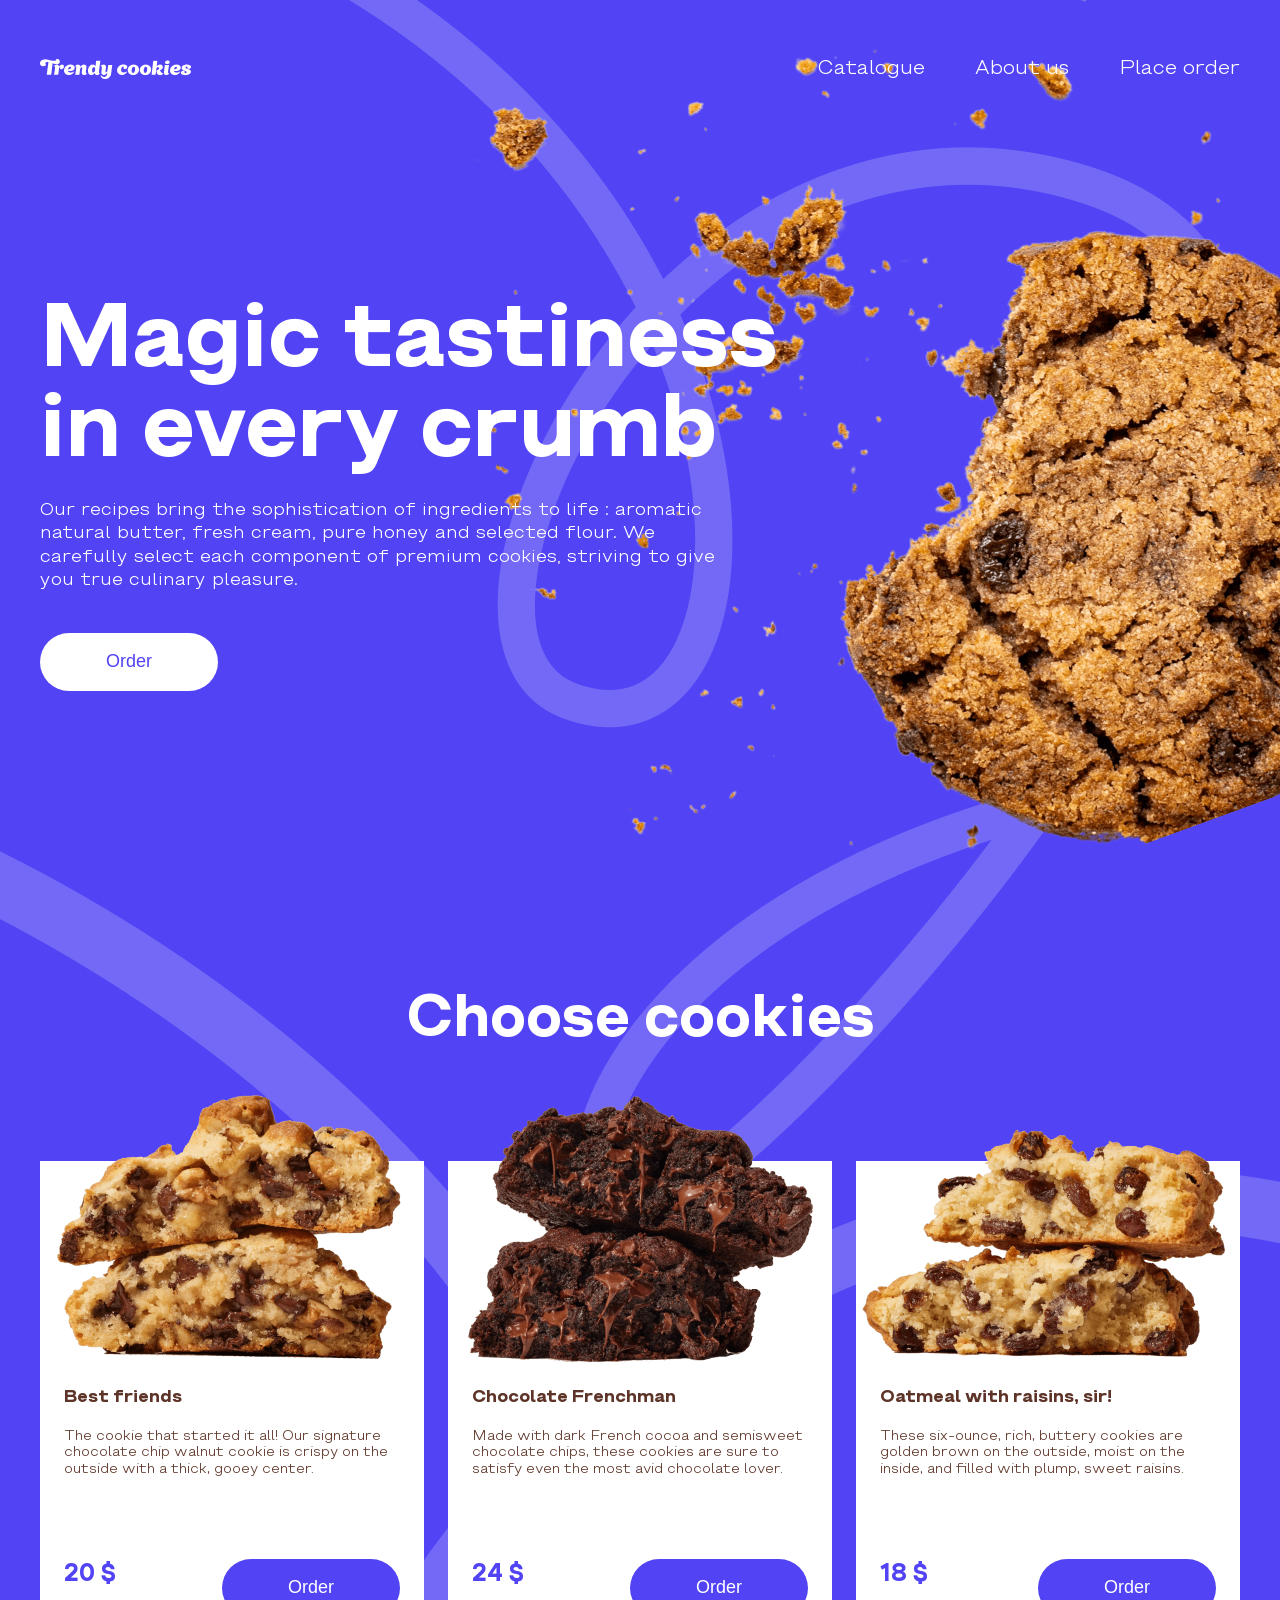
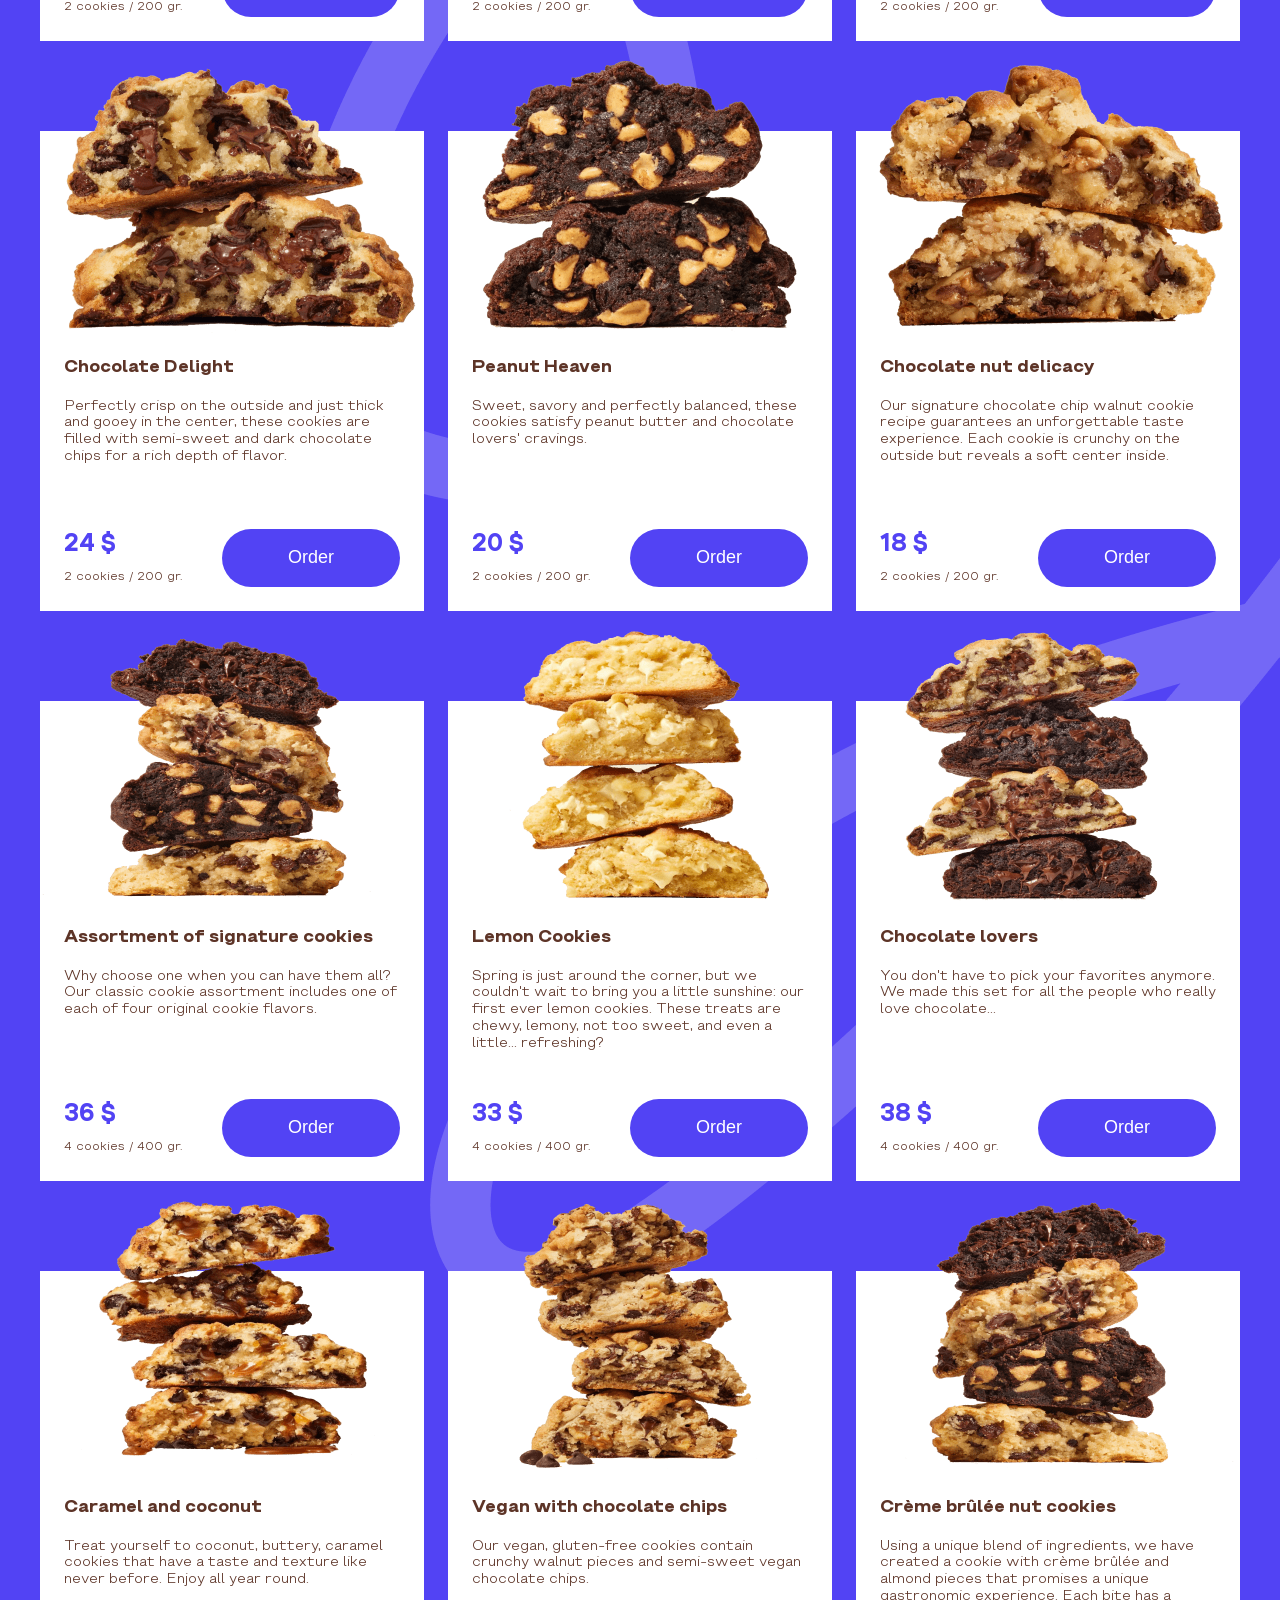
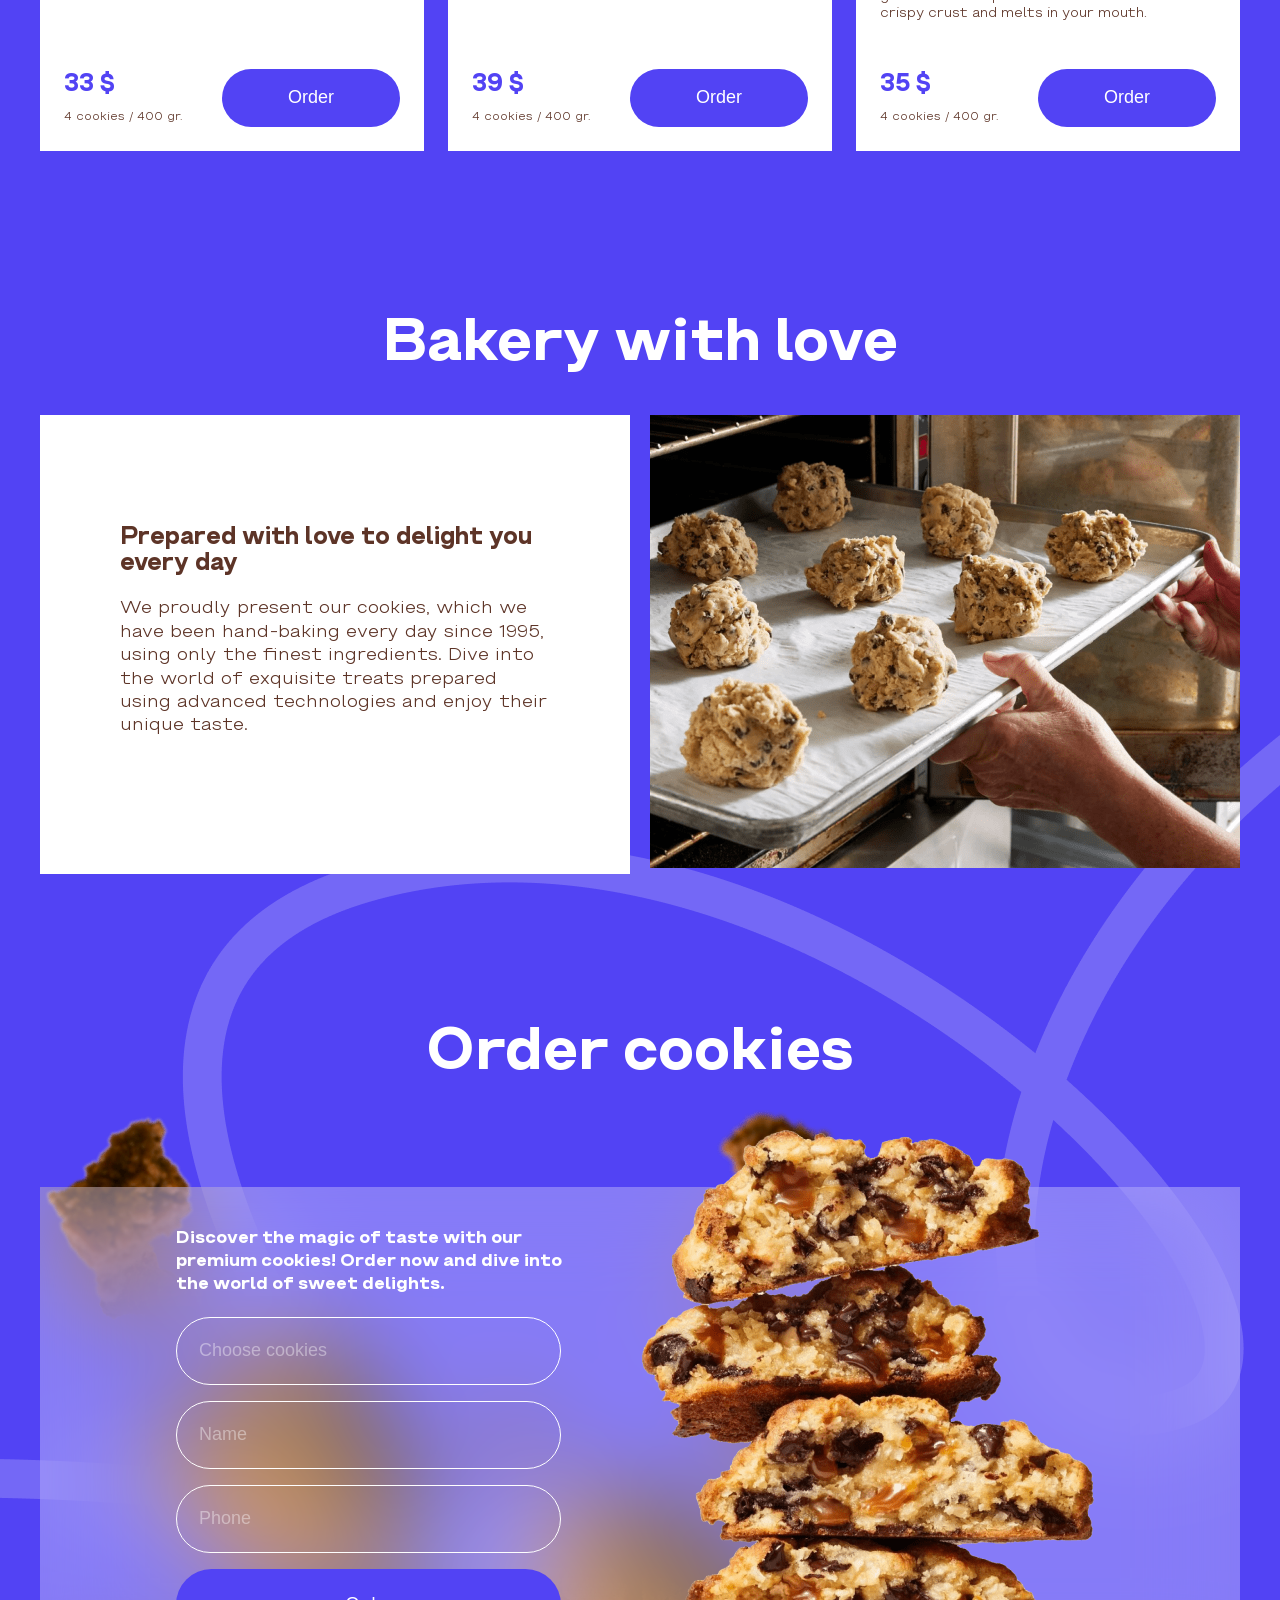
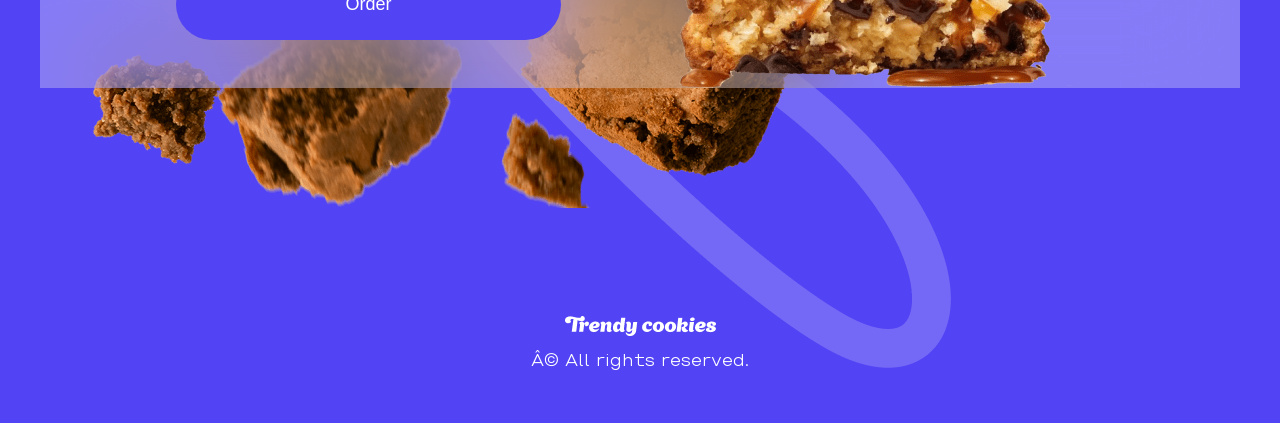
==== commit adb73161: "images and main .html optimtzation" ====
--- a/index.html
+++ b/index.html
@@ -1,133 +1 @@
-<!DOCTYPE html>
-<html>
-
-
-
-<head>
-    <meta charset="UTF-8" />
-    <meta name="viewport" content="width=device-width, initial-scale=1" />
-    
-    <title>Trendy cookies</title>
-    <link rel="icon" type="image/x-icon" href="./favicon.ico">
-
-    <link rel="stylesheet" href="./styles/styles.css" />
-    <script src="./scripts/data.js" defer></script>
-    <script src="./scripts/functions.min.js" defer></script>
-</head>
-
-
-
-<body>
-    <div id="app">
-
-        <header class="header">
-            <div class="container_wrapper">
-                <nav class="content_wrapper">
-                    <div class="logo"> <img src="./images/logo.png" alt="logo" /> </div>
-                    <ul class="menu">
-                        <li class="menu-item">
-                            <a data-link="products">Catalogue</a>
-                        </li>
-                        <li class="menu-item">
-                            <a data-link="love">About us</a>
-                        </li>
-                        <li class="menu-item">
-                            <a data-link="order">Place order</a>
-                        </li>
-                    </ul>
-                </nav>
-            </div>
-        </header>
-
-        <div class="intro">
-            <div class="container_wrapper">
-                <div class="content_wrapper">
-                    <img id="line1" src="./images/line1.png" alt="line" />
-
-                    <div class="intro-info">
-                        <div class="title">Magic tastiness in every crumb</div>
-                        <div class="text">
-                            Our recipes bring the sophistication of ingredients to life : aromatic natural butter, fresh cream, pure honey and selected flour. We carefully select each component of premium cookies, striving to give you true culinary pleasure.
-                        </div>
-                        <div class="action">
-                            <button>Order</button>
-                        </div>
-                    </div>
-
-                    <img id="intro-image" src="./images/cookie.png" alt="cookie" />
-                </div>
-            </div>
-        </div>
-
-        <div class="products">
-            <div class="container_wrapper">
-                <div class="content_wrapper">
-                    <img id="line2" src="./images/line2.png" alt="line" />
-
-                    <div class="common-title">Choose cookies</div>
-
-                    <div class="products-items"></div>
-                </div>
-            </div>
-        </div>
-
-        <div class="love">
-            <div class="container_wrapper">
-                <div class="content_wrapper">
-                    <div class="common-title">Bakery with love</div>
-
-                    <div class="love-about">
-                        <div class="left">
-                            <div class="title">Prepared with love to delight you every day</div>
-                            <div class="text">
-                                We proudly present our cookies, which we have been hand-baking every day since 1995, using only the finest ingredients. Dive into the world of exquisite treats prepared using advanced technologies and enjoy their unique taste.
-                            </div>
-                        </div>
-                        <div class="right"> <img src="./images/love.png" alt="love" /> </div>
-                    </div>
-                </div>
-            </div>
-        </div>
-
-        <div class="order">
-            <img id="line3" src="./images/line3.png" alt="line" />
-
-            <div class="container_wrapper">
-                <div class="content_wrapper">
-                    <div class="common-title">Order cookies</div>
-
-                    <img id="order-bg-image" src="./images/breadcrumbs.png" alt="breadcrumbs" />
-
-                    <div class="order-block">
-                        <div class="form">
-                            <div class="text">
-                                Discover the magic of taste with our premium cookies! Order now and dive into the world of sweet delights.
-                            </div>
-                            <div class="inputs">
-                                <input id="input_product" type="text" placeholder="Choose cookies" />
-                                <input id="input_name" type="text" placeholder="Name" />
-                                <input id="input_phone" type="text" placeholder="Phone" />
-                                <button class="violet">Order</button>
-                            </div>
-                        </div>
-                        <div class="image"> <img src="./images/order.png" alt="order_cookies" /> </div>
-                    </div>
-                </div>
-            </div>
-        </div>
-
-        <footer class="footer">
-            <div class="container_wrapper">
-                <div class="logo"> <img src="./images/logo.png" alt="logo" /> </div>
-                <div class="rights">© All rights reserved.</div>
-            </div>
-        </footer>
-
-    </div>
-
-    <script src="./scripts/script.min.js" defer></script>
-</body>
-
-
-
-</html>+<!DOCTYPE html> <html> <head> <meta charset=UTF-8 /> <meta name=viewport content="width=device-width, initial-scale=1" /> <title>Trendy cookies</title> <link rel=icon type=image/x-icon href=./favicon.ico> <link rel=stylesheet href=./styles/styles.css /> <script src=./scripts/data.js defer></script> <script src=./scripts/functions.min.js defer></script> </head> <body> <div id=app> <header class=header> <div class=container_wrapper> <nav class=content_wrapper> <div class=logo> <img src=./images/logo.png alt=logo /> </div> <ul class=menu> <li class=menu-item> <a data-link=products>Catalogue</a> </li> <li class=menu-item> <a data-link=love>About us</a> </li> <li class=menu-item> <a data-link=order>Place order</a> </li> </ul> </nav> </div> </header> <div class=intro> <div class=container_wrapper> <div class=content_wrapper> <img id=line1 src=./images/line1.png alt=line /> <div class=intro-info> <div class=title>Magic tastiness in every crumb</div> <div class=text> Our recipes bring the sophistication of ingredients to life : aromatic natural butter, fresh cream, pure honey and selected flour. We carefully select each component of premium cookies, striving to give you true culinary pleasure. </div> <div class=action> <button>Order</button> </div> </div> <img id=intro-image src=./images/cookie.png alt=cookie /> </div> </div> </div> <div class=products> <div class=container_wrapper> <div class=content_wrapper> <img id=line2 src=./images/line2.png alt=line /> <div class=common-title>Choose cookies</div> <div class=products-items></div> </div> </div> </div> <div class=love> <div class=container_wrapper> <div class=content_wrapper> <div class=common-title>Bakery with love</div> <div class=love-about> <div class=left> <div class=title>Prepared with love to delight you every day</div> <div class=text> We proudly present our cookies, which we have been hand-baking every day since 1995, using only the finest ingredients. Dive into the world of exquisite treats prepared using advanced technologies and enjoy their unique taste. </div> </div> <div class=right> <img src=./images/love.png alt=love /> </div> </div> </div> </div> </div> <div class=order> <img id=line3 src=./images/line3.png alt=line /> <div class=container_wrapper> <div class=content_wrapper> <div class=common-title>Order cookies</div> <img id=order-bg-image src=./images/breadcrumbs.png alt=breadcrumbs /> <div class=order-block> <div class=form> <div class=text> Discover the magic of taste with our premium cookies! Order now and dive into the world of sweet delights. </div> <div class=inputs> <input id=input_product type=text placeholder="Choose cookies" /> <input id=input_name type=text placeholder=Name /> <input id=input_phone type=text placeholder=Phone /> <button class=violet>Order</button> </div> </div> <div class=image> <img src=./images/order.png alt=order_cookies /> </div> </div> </div> </div> </div> <footer class=footer> <div class=container_wrapper> <div class=logo> <img src=./images/logo.png alt=logo /> </div> <div class=rights>Â© All rights reserved.</div> </div> </footer> </div> <script src=./scripts/script.min.js defer></script> </body> </html>
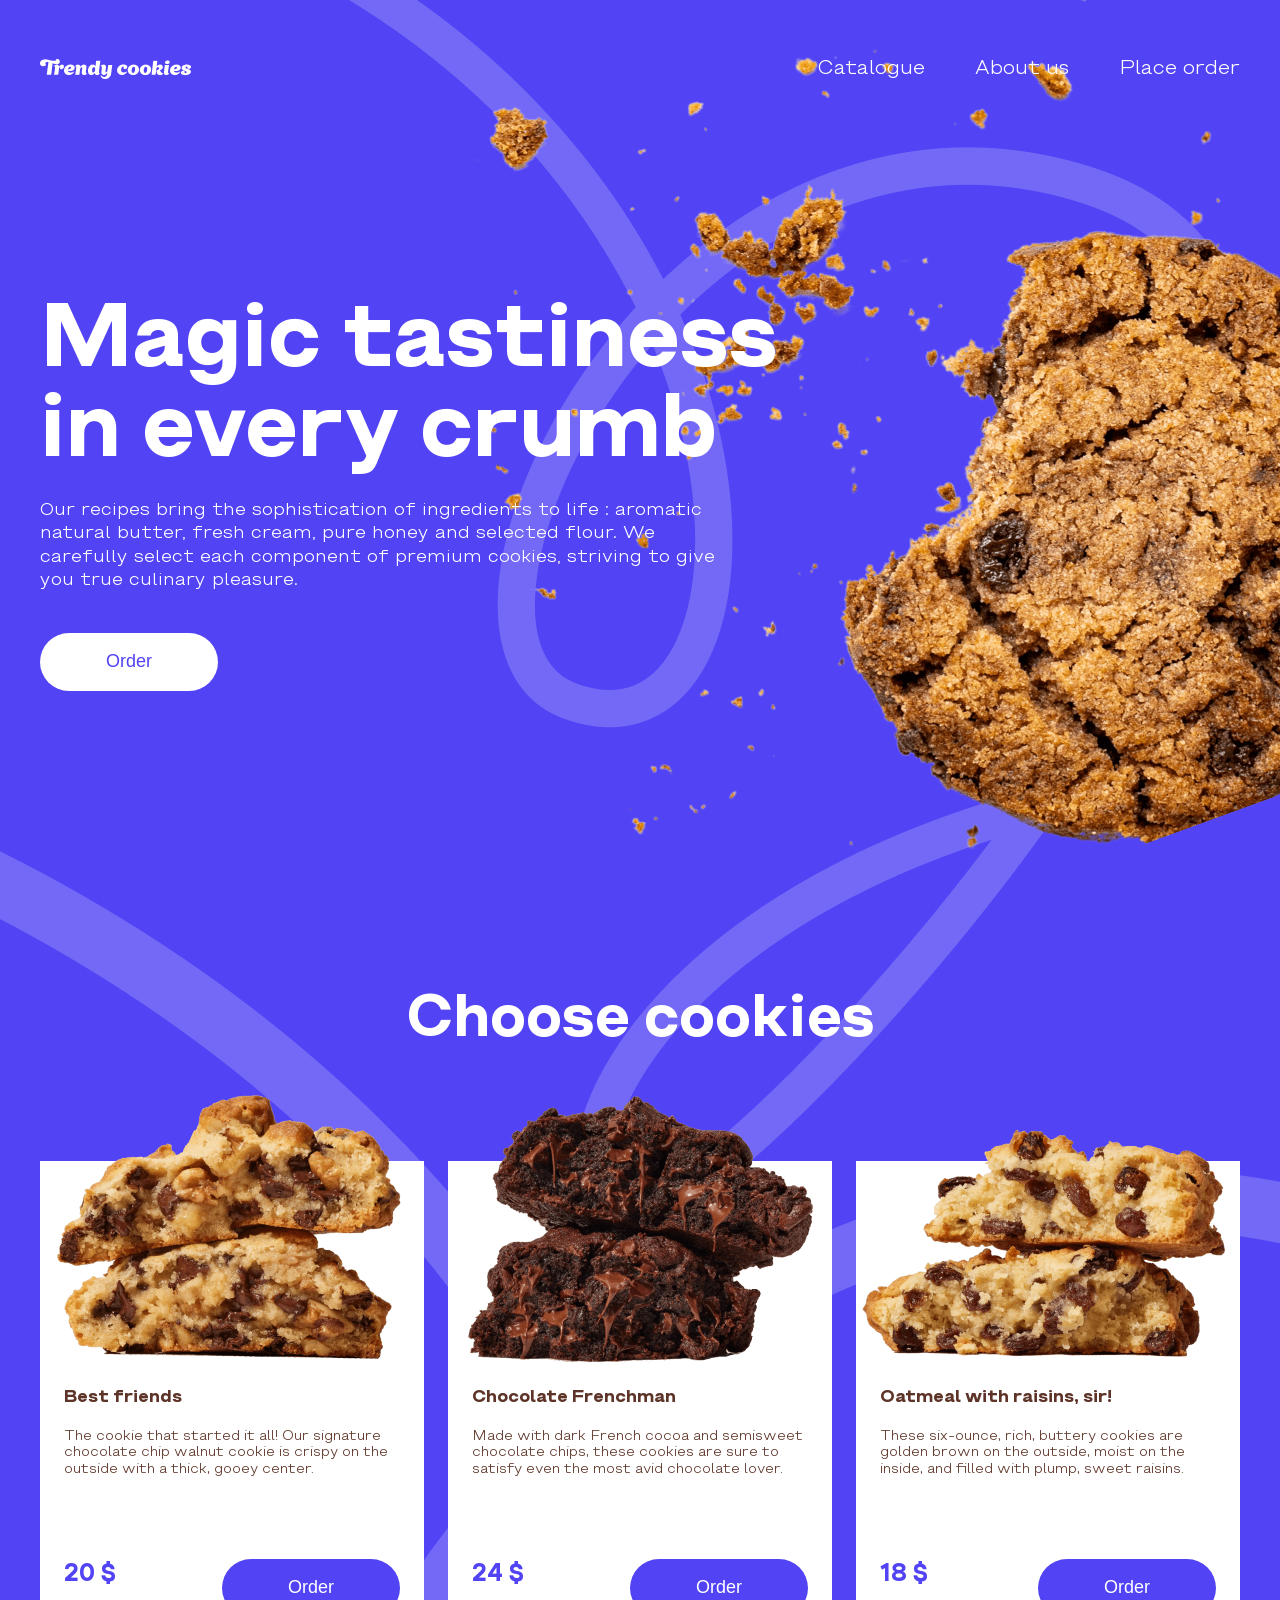
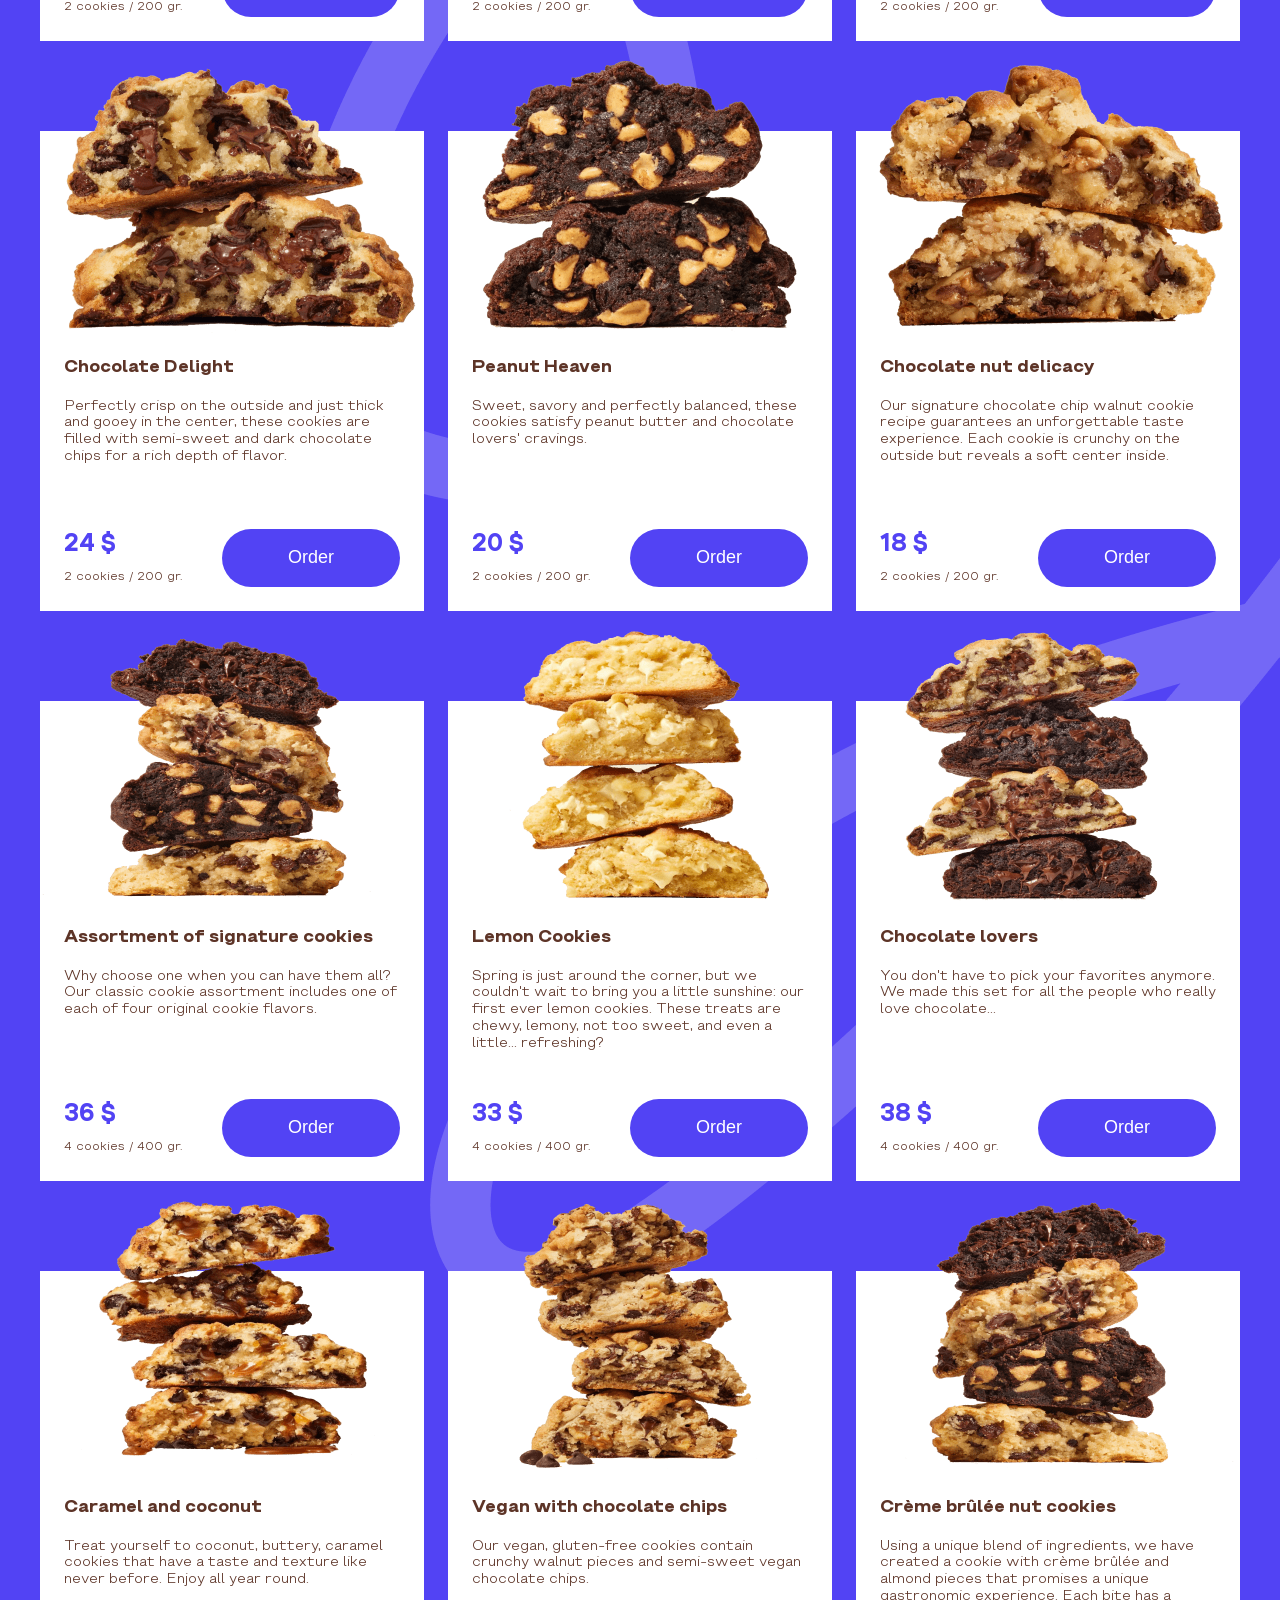
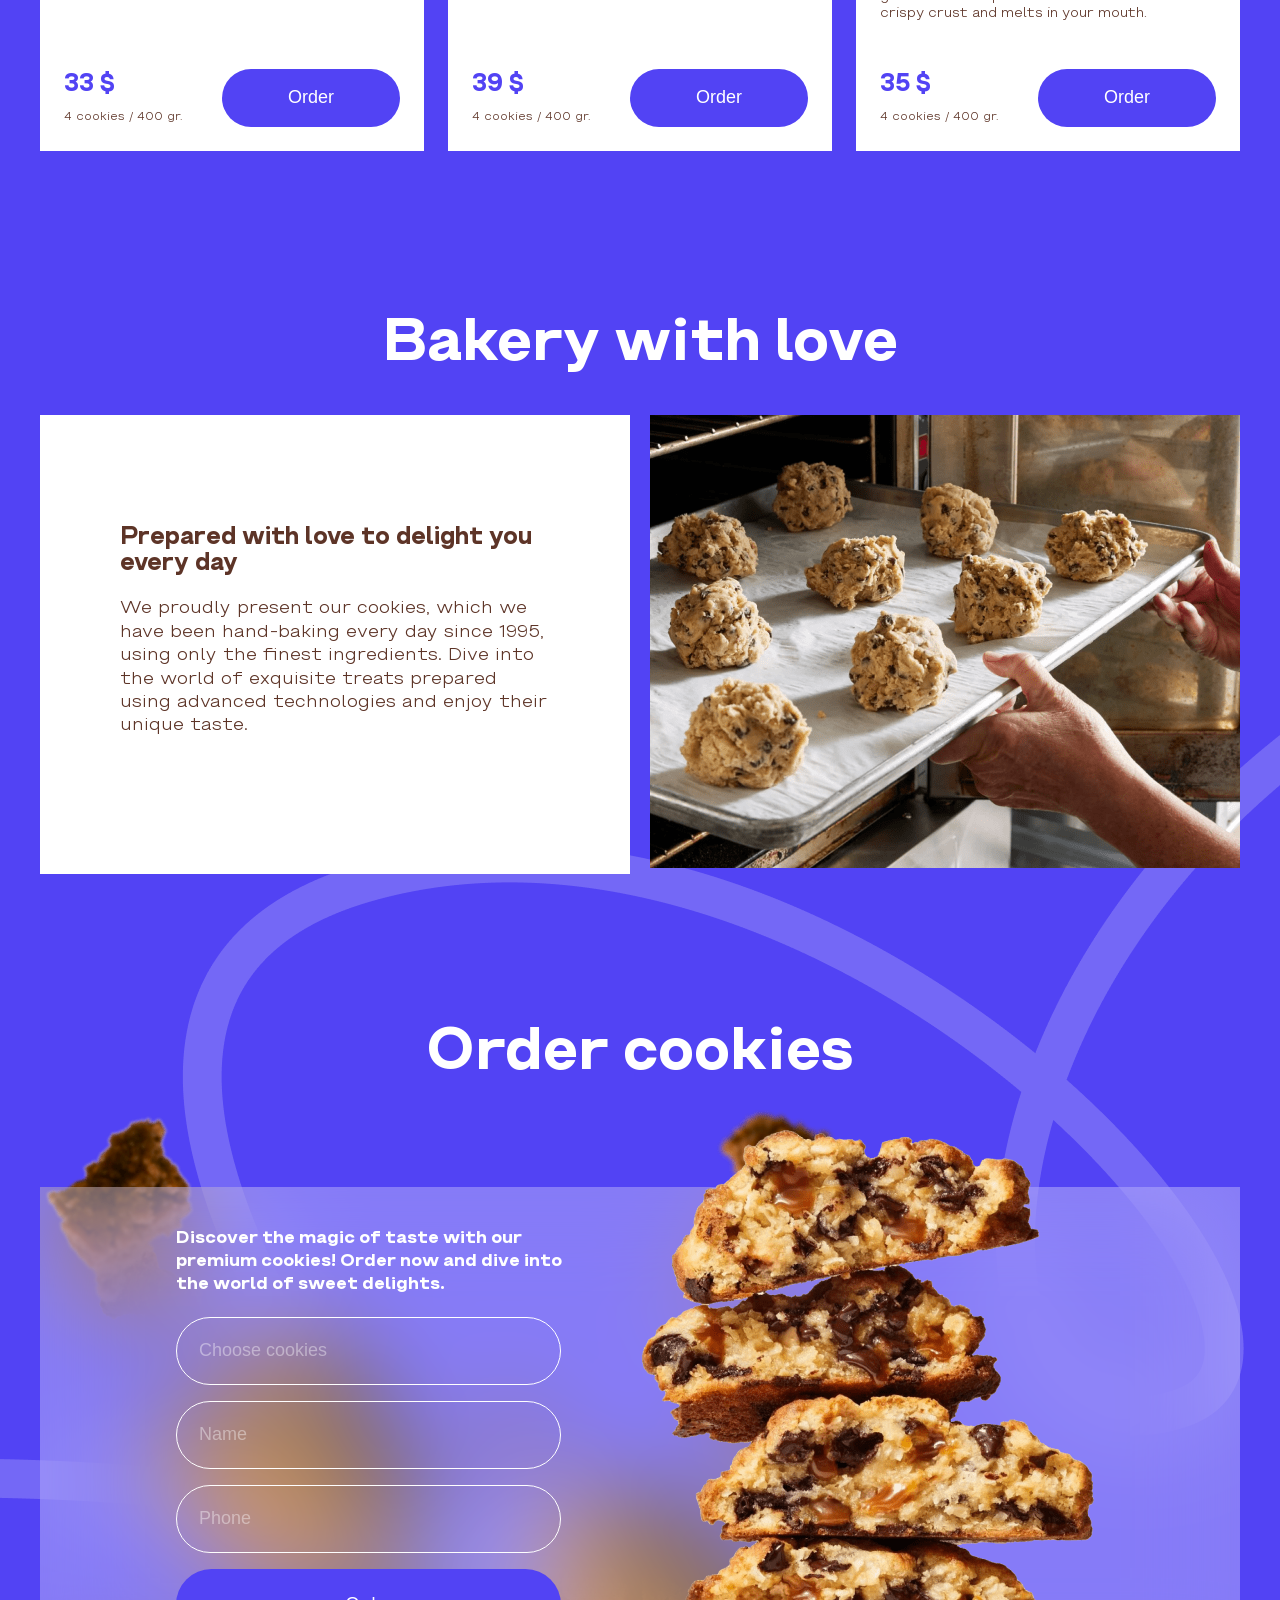
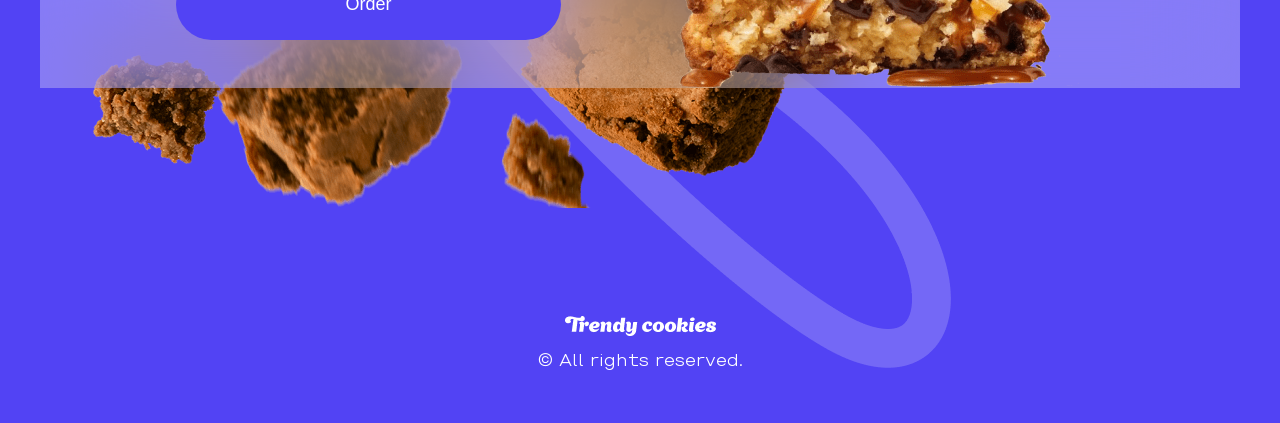
==== commit 14542862: "little bit more optimizations" ====
--- a/index.html
+++ b/index.html
@@ -1 +1 @@
-<!DOCTYPE html> <html> <head> <meta charset=UTF-8 /> <meta name=viewport content="width=device-width, initial-scale=1" /> <title>Trendy cookies</title> <link rel=icon type=image/x-icon href=./favicon.ico> <link rel=stylesheet href=./styles/styles.css /> <script src=./scripts/data.js defer></script> <script src=./scripts/functions.min.js defer></script> </head> <body> <div id=app> <header class=header> <div class=container_wrapper> <nav class=content_wrapper> <div class=logo> <img src=./images/logo.png alt=logo /> </div> <ul class=menu> <li class=menu-item> <a data-link=products>Catalogue</a> </li> <li class=menu-item> <a data-link=love>About us</a> </li> <li class=menu-item> <a data-link=order>Place order</a> </li> </ul> </nav> </div> </header> <div class=intro> <div class=container_wrapper> <div class=content_wrapper> <img id=line1 src=./images/line1.png alt=line /> <div class=intro-info> <div class=title>Magic tastiness in every crumb</div> <div class=text> Our recipes bring the sophistication of ingredients to life : aromatic natural butter, fresh cream, pure honey and selected flour. We carefully select each component of premium cookies, striving to give you true culinary pleasure. </div> <div class=action> <button>Order</button> </div> </div> <img id=intro-image src=./images/cookie.png alt=cookie /> </div> </div> </div> <div class=products> <div class=container_wrapper> <div class=content_wrapper> <img id=line2 src=./images/line2.png alt=line /> <div class=common-title>Choose cookies</div> <div class=products-items></div> </div> </div> </div> <div class=love> <div class=container_wrapper> <div class=content_wrapper> <div class=common-title>Bakery with love</div> <div class=love-about> <div class=left> <div class=title>Prepared with love to delight you every day</div> <div class=text> We proudly present our cookies, which we have been hand-baking every day since 1995, using only the finest ingredients. Dive into the world of exquisite treats prepared using advanced technologies and enjoy their unique taste. </div> </div> <div class=right> <img src=./images/love.png alt=love /> </div> </div> </div> </div> </div> <div class=order> <img id=line3 src=./images/line3.png alt=line /> <div class=container_wrapper> <div class=content_wrapper> <div class=common-title>Order cookies</div> <img id=order-bg-image src=./images/breadcrumbs.png alt=breadcrumbs /> <div class=order-block> <div class=form> <div class=text> Discover the magic of taste with our premium cookies! Order now and dive into the world of sweet delights. </div> <div class=inputs> <input id=input_product type=text placeholder="Choose cookies" /> <input id=input_name type=text placeholder=Name /> <input id=input_phone type=text placeholder=Phone /> <button class=violet>Order</button> </div> </div> <div class=image> <img src=./images/order.png alt=order_cookies /> </div> </div> </div> </div> </div> <footer class=footer> <div class=container_wrapper> <div class=logo> <img src=./images/logo.png alt=logo /> </div> <div class=rights>Â© All rights reserved.</div> </div> </footer> </div> <script src=./scripts/script.min.js defer></script> </body> </html>+<!DOCTYPE html><html><head><meta charset="UTF-8"><meta name="viewport" content="width=device-width,initial-scale=1"><title>Trendy cookies</title><link rel="icon" type="image/x-icon" href="./favicon.ico"><link rel="stylesheet" href="./styles/styles.css"><script src="./scripts/data.js" defer="defer"></script><script src="./scripts/functions.min.js" defer="defer"></script></head><body><div id="app"><header class="header"><div class="container_wrapper"><nav class="content_wrapper"><div class="logo"><img src="./images/logo.png" loading="lazy" alt="logo"></div><ul class="menu"><li class="menu-item"><a data-link="products">Catalogue</a></li><li class="menu-item"><a data-link="love">About us</a></li><li class="menu-item"><a data-link="order">Place order</a></li></ul></nav></div></header><div class="intro"><div class="container_wrapper"><div class="content_wrapper"><img id="line1" src="./images/line1.png" loading="lazy" alt="line"><div class="intro-info"><div class="title">Magic tastiness in every crumb</div><div class="text">Our recipes bring the sophistication of ingredients to life : aromatic natural butter, fresh cream, pure honey and selected flour. We carefully select each component of premium cookies, striving to give you true culinary pleasure.</div><div class="action"><button>Order</button></div></div><img id="intro-image" src="./images/cookie.png" loading="lazy" alt="cookie"></div></div></div><div class="products"><div class="container_wrapper"><div class="content_wrapper"><img id="line2" src="./images/line2.png" loading="lazy" alt="line"><div class="common-title">Choose cookies</div><div class="products-items"></div></div></div></div><div class="love"><div class="container_wrapper"><div class="content_wrapper"><div class="common-title">Bakery with love</div><div class="love-about"><div class="left"><div class="title">Prepared with love to delight you every day</div><div class="text">We proudly present our cookies, which we have been hand-baking every day since 1995, using only the finest ingredients. Dive into the world of exquisite treats prepared using advanced technologies and enjoy their unique taste.</div></div><div class="right"><img src="./images/love.png" loading="lazy" alt="love"></div></div></div></div></div><div class="order"><img id="line3" src="./images/line3.png" loading="lazy" alt="line"><div class="container_wrapper"><div class="content_wrapper"><div class="common-title">Order cookies</div><img id="order-bg-image" src="./images/breadcrumbs.png" loading="lazy" alt="breadcrumbs"><div class="order-block"><div class="form"><div class="text">Discover the magic of taste with our premium cookies! Order now and dive into the world of sweet delights.</div><div class="inputs"><input id="input_product" type="text" placeholder="Choose cookies"> <input id="input_name" type="text" placeholder="Name"> <input id="input_phone" type="text" placeholder="Phone"><button class="violet">Order</button></div></div><div class="image"><img src="./images/order.png" loading="lazy" alt="order_cookies"></div></div></div></div></div><footer class="footer"><div class="container_wrapper"><div class="logo"><img src="./images/logo.png" loading="lazy" alt="logo"></div><div class="rights">© All rights reserved.</div></div></footer></div><script src="./scripts/script.min.js" defer="defer"></script></body></html>
--- a/styles/styles.css
+++ b/styles/styles.css
@@ -0,0 +1 @@
+@font-face{font-family:"SteppeBook";src:url("../fonts/Steppe-Book.ttf")}@font-face{font-family:"SteppeExtraBold";src:url("../fonts/Steppe-ExtraBold.ttf")}.content_wrapper{max-width:1200px;margin:0 auto}@media(max-width: calc(1200px + 4rem)){.content_wrapper{max-width:calc(100vw - 4rem)}}.logo img{vertical-align:bottom}.common-title{font-family:SteppeExtraBold,sans-serif;font-size:60px;line-height:100%;text-align:center}button{width:178px;height:58px;box-sizing:border-box;padding:18px;text-align:center;background-color:#fff;border-radius:60px;border:0;outline:none;cursor:pointer;font-size:18px;color:#5243f4}button:hover{background-color:#eee}button.violet{background-color:#5243f4;color:#fff}button.violet:hover{background-color:#3e30d8}html{height:100%;scrollbar-width:thin;scroll-behavior:smooth}body{margin:0;padding:0;background-color:#5243f4;font-family:SteppeBook,sans-serif;color:#fff}#app{position:relative;overflow:hidden}#app .header .container_wrapper{padding:40px 0}#app .header .container_wrapper .content_wrapper{display:flex;align-items:center;justify-content:space-between}@media(max-width: 680px){#app .header .container_wrapper .content_wrapper{flex-direction:column;gap:60px}}#app .header .container_wrapper .content_wrapper .menu{display:flex;gap:50px;padding:0;list-style:none}@media(max-width: 680px){#app .header .container_wrapper .content_wrapper .menu{flex-direction:column}}#app .header .container_wrapper .content_wrapper .menu .menu-item a{cursor:pointer;font-size:20px;line-height:130%;text-decoration:none;color:#fff}#app .header .container_wrapper .content_wrapper .menu .menu-item a:hover{border-bottom:solid 2px #fff}#app .intro .container_wrapper{padding:161px 0 200px 0}@media(max-width: 680px){#app .intro .container_wrapper{padding:80px 0 100px 0}}#app .intro .container_wrapper .content_wrapper .intro-info{max-width:811px}#app .intro .container_wrapper .content_wrapper .intro-info .title{margin-bottom:20px;font-family:SteppeExtraBold,sans-serif;font-size:90px;line-height:100%}@media(max-width: 495px){#app .intro .container_wrapper .content_wrapper .intro-info .title{word-break:break-all}}#app .intro .container_wrapper .content_wrapper .intro-info .text{max-width:697px;margin-bottom:40px;font-size:18px;line-height:130%}@media(max-width: 495px){#app .intro .container_wrapper .content_wrapper .intro-info .action>button{display:block;margin:0 auto}}#app .intro .container_wrapper .content_wrapper #intro-image{position:absolute;top:0;right:0;z-index:-1}#app .products{position:relative}#app .products .container_wrapper{padding:100px 0}#app .products .container_wrapper .content_wrapper .products-items{--item-width: 384px;display:grid;grid-template-columns:repeat(auto-fit, var(--item-width));justify-content:center;gap:90px 24px;margin-top:110px}@media(max-width: 384px){#app .products .container_wrapper .content_wrapper .products-items{--item-width: 100vw}}#app .products .container_wrapper .content_wrapper .products-items .item{background-color:#fff;color:#5d3427}#app .products .container_wrapper .content_wrapper .products-items .item .item_image{height:202px;text-align:center}#app .products .container_wrapper .content_wrapper .products-items .item .item_image img{position:relative;max-width:100%;height:272px;top:-70px}#app .products .container_wrapper .content_wrapper .products-items .item .item_detail{padding:24px}#app .products .container_wrapper .content_wrapper .products-items .item .item_detail .item_detail-title{margin-bottom:20px;font-family:SteppeExtraBold,sans-serif;font-size:18px}#app .products .container_wrapper .content_wrapper .products-items .item .item_detail .item_detail-text{height:110px;margin-bottom:20px;font-size:14px;line-height:120%}#app .products .container_wrapper .content_wrapper .products-items .item .item_detail .item_detail-extra{display:flex;justify-content:space-between;align-items:center}#app .products .container_wrapper .content_wrapper .products-items .item .item_detail .item_detail-extra .price{margin-bottom:10px;font-family:SteppeExtraBold,sans-serif;font-size:24px;color:#5243f4}#app .products .container_wrapper .content_wrapper .products-items .item .item_detail .item_detail-extra .weight{font-size:12px}#app .love .container_wrapper{padding:64px 0 86px 0}@media(max-width: 495px){#app .love .container_wrapper .content_wrapper{padding:0;max-width:495px}}#app .love .container_wrapper .content_wrapper .love-about{display:flex;gap:20px;margin-top:40px}@media(max-width: 1200px){#app .love .container_wrapper .content_wrapper .love-about{flex-direction:column;align-items:center}}#app .love .container_wrapper .content_wrapper .love-about>div{width:590px;min-height:453px}#app .love .container_wrapper .content_wrapper .love-about>div.left{padding:110px 0;box-sizing:border-box;background-color:#fff;color:#5d3427}@media(max-width: 495px){#app .love .container_wrapper .content_wrapper .love-about>div.left{width:100%;padding:110px 2rem}}#app .love .container_wrapper .content_wrapper .love-about>div.left>div{max-width:430px;margin:0 auto}#app .love .container_wrapper .content_wrapper .love-about>div.left .title{margin-bottom:20px;font-family:SteppeExtraBold,sans-serif;font-size:24px;line-height:110%}#app .love .container_wrapper .content_wrapper .love-about>div.left .text{font-size:18px;line-height:130%}#app .order{position:relative}#app .order .container_wrapper{padding:64px 0 102px 0}#app .order .container_wrapper .content_wrapper{position:relative}@media(max-width: calc(590px + 4rem)){#app .order .container_wrapper .content_wrapper{max-width:100vw;padding:0}}#app .order .container_wrapper .content_wrapper #order-bg-image{position:absolute;top:0;right:calc(100% - 810px);z-index:-1}#app .order .container_wrapper .content_wrapper .order-block{display:flex;justify-content:center;gap:60px;margin-top:103px;background-color:rgba(255,255,255,.3);-webkit-backdrop-filter:blur(50px);backdrop-filter:blur(50px)}@media(max-width: 1024px){#app .order .container_wrapper .content_wrapper .order-block{flex-direction:column-reverse;align-items:center;gap:10px}}#app .order .container_wrapper .content_wrapper .order-block .form{max-width:400px;padding:40px 0 44px 0;box-sizing:border-box}#app .order .container_wrapper .content_wrapper .order-block .form .text{font-family:SteppeExtraBold,sans-serif;font-size:18px;line-height:130%}#app .order .container_wrapper .content_wrapper .order-block .form .inputs{display:flex;flex-direction:column;margin-top:20px}#app .order .container_wrapper .content_wrapper .order-block .form .inputs input{margin-bottom:16px;padding:24px 22px;width:385px;height:68px;box-sizing:border-box;border:1px solid #fff;border-radius:60px;background-color:rgba(0,0,0,0);outline:none;font-size:18px;color:#fff}@media(max-width: 385px){#app .order .container_wrapper .content_wrapper .order-block .form .inputs input{width:100vw}}#app .order .container_wrapper .content_wrapper .order-block .form .inputs input::-moz-placeholder{color:rgba(255,255,255,.4)}#app .order .container_wrapper .content_wrapper .order-block .form .inputs input::placeholder{color:rgba(255,255,255,.4)}#app .order .container_wrapper .content_wrapper .order-block .form .inputs button.violet{width:385px;height:71px}@media(max-width: 385px){#app .order .container_wrapper .content_wrapper .order-block .form .inputs button.violet{width:100vw}}#app .order .container_wrapper .content_wrapper .order-block .image{height:501px}#app .order .container_wrapper .content_wrapper .order-block .image img{position:relative;height:559px;top:-58px}#app .footer .container_wrapper{padding:126px 0 50px 0;text-align:center}#app .footer .container_wrapper .rights{margin-top:14px;font-size:18px;line-height:130%}#app #line1{position:absolute;z-index:-1;top:0;left:calc(100% - 960px)}#app #line2{position:absolute;z-index:-1;top:-40px;left:0}#app #line3{position:absolute;z-index:-1;top:-920px;left:0}
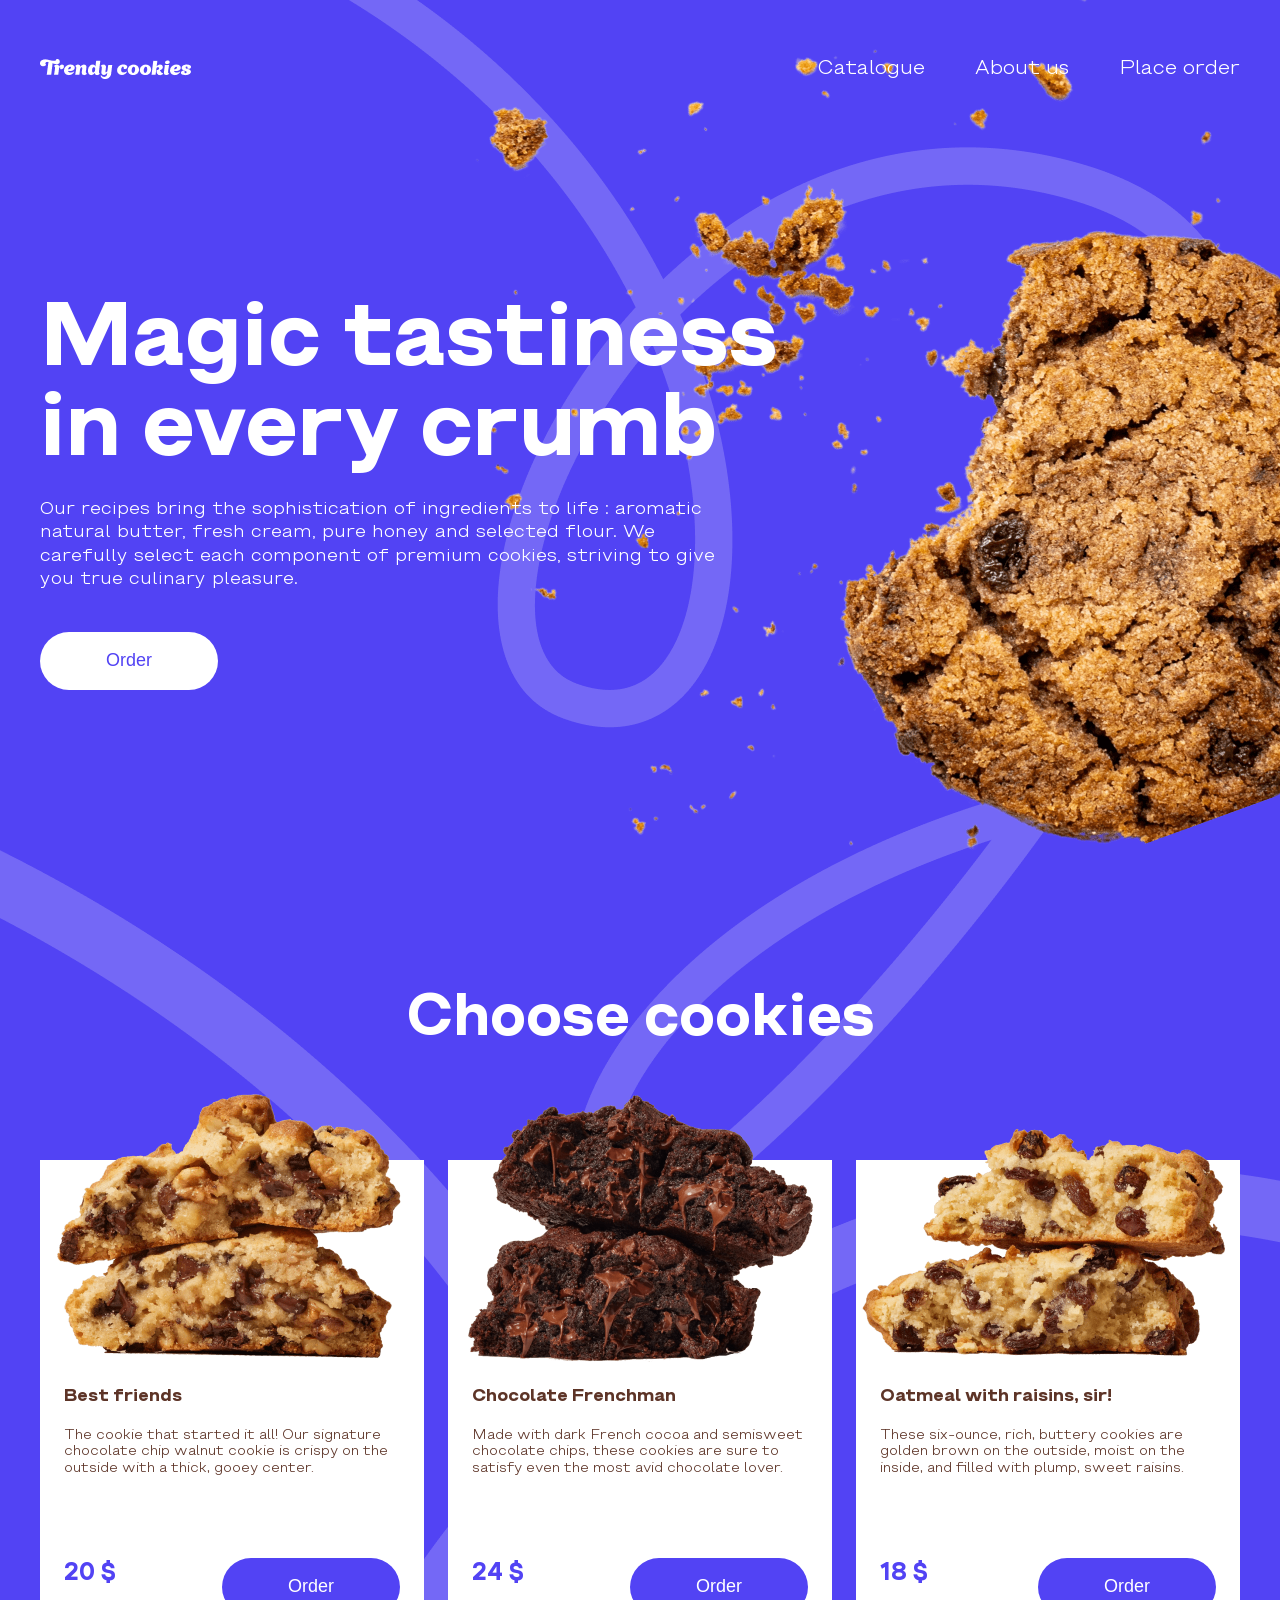
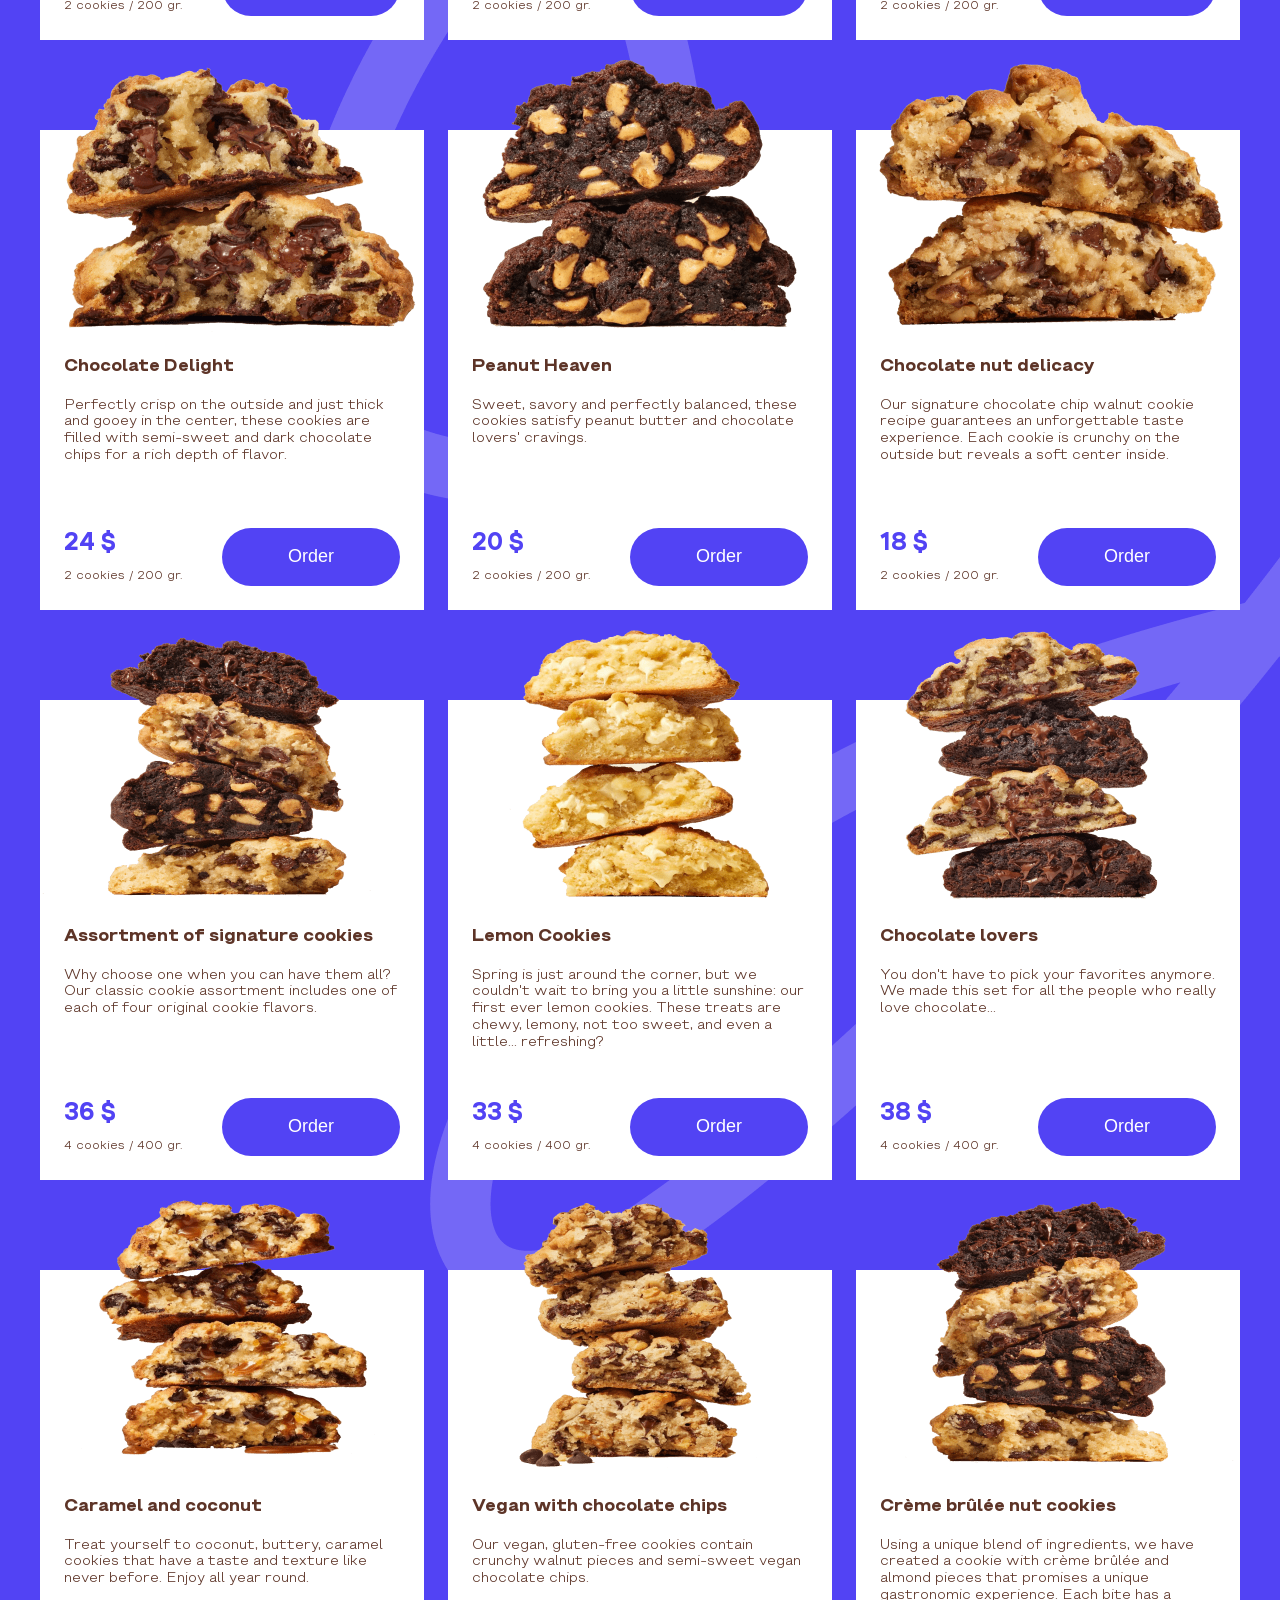
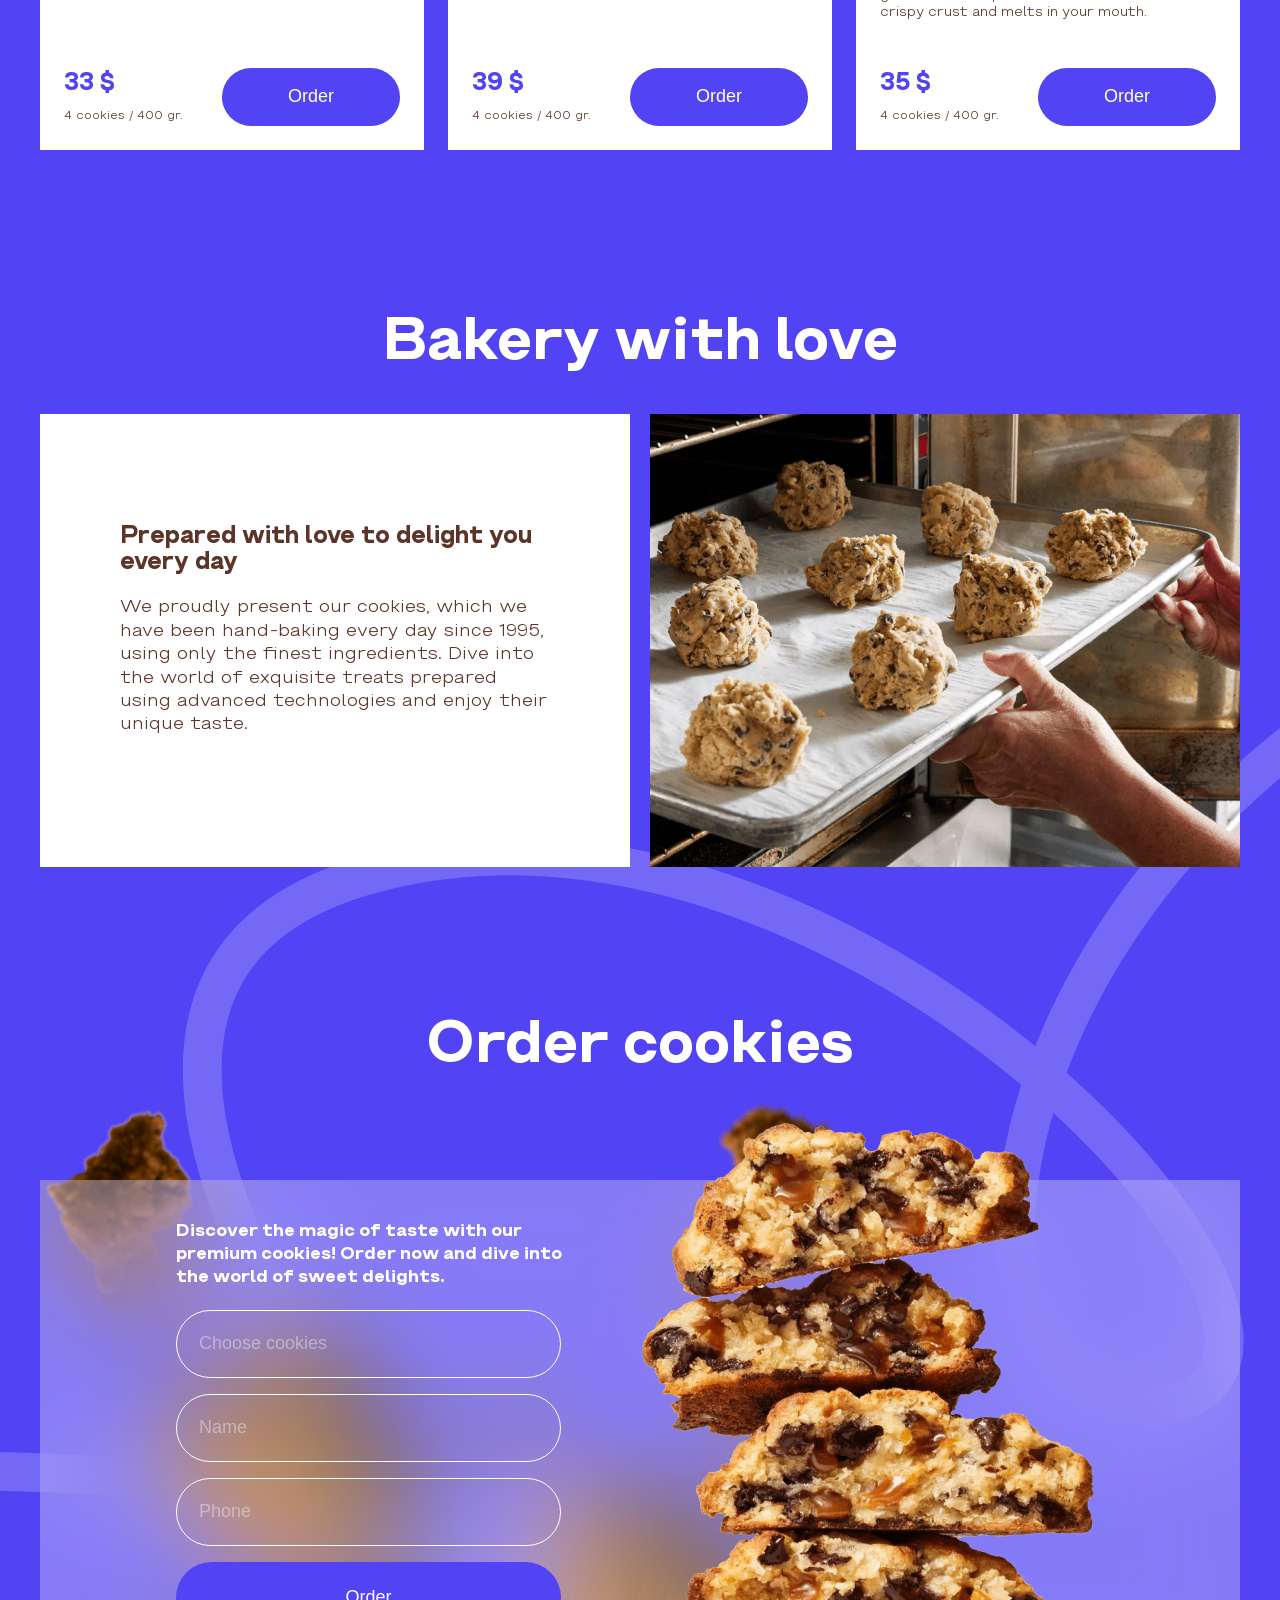
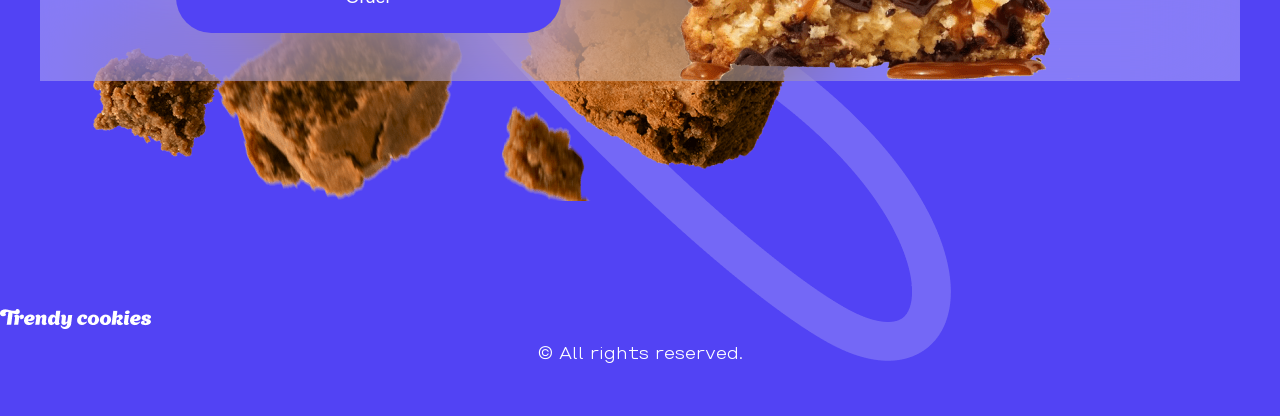
==== commit 928768ab: "another init commit, i guess" ====
--- a/index.html
+++ b/index.html
@@ -1 +1,113 @@
-<!DOCTYPE html><html><head><meta charset="UTF-8"><meta name="viewport" content="width=device-width,initial-scale=1"><title>Trendy cookies</title><link rel="icon" type="image/x-icon" href="./favicon.ico"><link rel="stylesheet" href="./styles/styles.css"><script src="./scripts/data.js" defer="defer"></script><script src="./scripts/functions.min.js" defer="defer"></script></head><body><div id="app"><header class="header"><div class="container_wrapper"><nav class="content_wrapper"><div class="logo"><img src="./images/logo.png" loading="lazy" alt="logo"></div><ul class="menu"><li class="menu-item"><a data-link="products">Catalogue</a></li><li class="menu-item"><a data-link="love">About us</a></li><li class="menu-item"><a data-link="order">Place order</a></li></ul></nav></div></header><div class="intro"><div class="container_wrapper"><div class="content_wrapper"><img id="line1" src="./images/line1.png" loading="lazy" alt="line"><div class="intro-info"><div class="title">Magic tastiness in every crumb</div><div class="text">Our recipes bring the sophistication of ingredients to life : aromatic natural butter, fresh cream, pure honey and selected flour. We carefully select each component of premium cookies, striving to give you true culinary pleasure.</div><div class="action"><button>Order</button></div></div><img id="intro-image" src="./images/cookie.png" loading="lazy" alt="cookie"></div></div></div><div class="products"><div class="container_wrapper"><div class="content_wrapper"><img id="line2" src="./images/line2.png" loading="lazy" alt="line"><div class="common-title">Choose cookies</div><div class="products-items"></div></div></div></div><div class="love"><div class="container_wrapper"><div class="content_wrapper"><div class="common-title">Bakery with love</div><div class="love-about"><div class="left"><div class="title">Prepared with love to delight you every day</div><div class="text">We proudly present our cookies, which we have been hand-baking every day since 1995, using only the finest ingredients. Dive into the world of exquisite treats prepared using advanced technologies and enjoy their unique taste.</div></div><div class="right"><img src="./images/love.png" loading="lazy" alt="love"></div></div></div></div></div><div class="order"><img id="line3" src="./images/line3.png" loading="lazy" alt="line"><div class="container_wrapper"><div class="content_wrapper"><div class="common-title">Order cookies</div><img id="order-bg-image" src="./images/breadcrumbs.png" loading="lazy" alt="breadcrumbs"><div class="order-block"><div class="form"><div class="text">Discover the magic of taste with our premium cookies! Order now and dive into the world of sweet delights.</div><div class="inputs"><input id="input_product" type="text" placeholder="Choose cookies"> <input id="input_name" type="text" placeholder="Name"> <input id="input_phone" type="text" placeholder="Phone"><button class="violet">Order</button></div></div><div class="image"><img src="./images/order.png" loading="lazy" alt="order_cookies"></div></div></div></div></div><footer class="footer"><div class="container_wrapper"><div class="logo"><img src="./images/logo.png" loading="lazy" alt="logo"></div><div class="rights">© All rights reserved.</div></div></footer></div><script src="./scripts/script.min.js" defer="defer"></script></body></html>+<!DOCTYPE html>
+<html>
+
+<head>
+    <meta charset="UTF-8" />
+    <meta name="viewport" content="width=device-width, initial-scale=1.0" />
+    
+    <title>Trendy cookies</title>
+    <link rel="icon" type="image/x-icon" href="./favicon.ico" />
+
+    <link rel="stylesheet" href="./styles/styles.css" />
+    <script src="./scripts/data.js" defer></script>
+</head>
+
+
+
+<body>
+    <div id="app">
+        <header class="header">
+            <div class="container_wrapper">
+                <nav class="content_wrapper">
+                    <div class="logo"> <img src="./assets/logo.png" alt="logo" /> </div>
+                    <ul class="menu">
+                        <li> <a data-link="products">Catalogue</a> </li>
+                        <li> <a data-link="love">About us</a> </li>
+                        <li> <a data-link="order">Place order</a> </li>
+                    </ul>
+                </nav>
+            </div>
+        </header>
+
+        <div class="intro">
+            <img class="background-line1" src="./assets/line1.png" />
+            <div class="container_wrapper">
+                <div class="content_wrapper">
+                    <div class="info">
+                        <div class="title">Magic tastiness in every crumb</div>
+                        <div class="text">
+                            Our recipes bring the sophistication of ingredients to life : aromatic natural butter, fresh cream, pure honey and selected flour. We carefully select each component of premium cookies, striving to give you true culinary pleasure.
+                        </div>
+                        <div class="action"> <button>Order</button> </div>
+                    </div>
+
+                    <img class="bg_image" src="./assets/cookie.png" alt="cookie" />
+                </div>
+            </div>
+        </div>
+
+        <div class="products">
+            <img class="background-line2" src="./assets/line2.png" />
+            <div class="container_wrapper">
+                <div class="content_wrapper">
+                    <div class="common_title">Choose cookies</div>
+                    <div class="products_items"></div>
+                </div>
+            </div>
+        </div>
+
+        <div class="love">
+            <div class="container_wrapper">
+                <div class="content_wrapper">
+                    <div class="common_title">Bakery with love</div>
+                    <div class="about">
+                        <div class="left">
+                            <div class="title">Prepared with love to delight you every day</div>
+                            <div class="text">
+                                We proudly present our cookies, which we have been hand-baking every day since 1995, using only the finest ingredients. Dive into the world of exquisite treats prepared using advanced technologies and enjoy their unique taste.
+                            </div>
+                        </div>
+                        <div class="right"> <img src="./assets/love.png" alt="love" /> </div>
+                    </div>
+                </div>
+            </div>
+        </div>
+
+        <div class="order">
+            <img class="background-line3" src="./assets/line3.png" />
+            <div class="container_wrapper">
+                <div class="content_wrapper">
+                    <div class="common_title">Order cookies</div>
+
+                    <img class="bg_image" src="./assets/breadcrumbs.png" alt="breadcrumbs" />
+
+                    <div class="block">
+                        <div class="form">
+                            <div class="text">
+                                Discover the magic of taste with our premium cookies! Order now and dive into the world of sweet delights.
+                            </div>
+                            <div class="inputs">
+                                <input id="input_product" type="text" placeholder="Choose cookies" />
+                                <input id="input_name" type="text" placeholder="Name" />
+                                <input id="input_phone" type="text" placeholder="Phone" />
+                                <button class="violet">Order</button>
+                            </div>
+                        </div>
+                        <div class="image"> <img src="./assets/order.png" alt="order_cookies" /> </div>
+                    </div>
+                </div>
+            </div>
+        </div>
+
+        <footer class="footer">
+            <div class="container_wrapper">
+                <div class="logo"> <img src="./assets/logo.png" alt="logo" /> </div>
+                <div class="rights">© All rights reserved.</div>
+            </div>
+        </footer>
+    </div>
+
+    <script src="./scripts/scripts.js" defer></script>
+</body>
+
+</html>
--- a/styles/styles.css
+++ b/styles/styles.css
@@ -1 +1 @@
-@font-face{font-family:"SteppeBook";src:url("../fonts/Steppe-Book.ttf")}@font-face{font-family:"SteppeExtraBold";src:url("../fonts/Steppe-ExtraBold.ttf")}.content_wrapper{max-width:1200px;margin:0 auto}@media(max-width: calc(1200px + 4rem)){.content_wrapper{max-width:calc(100vw - 4rem)}}.logo img{vertical-align:bottom}.common-title{font-family:SteppeExtraBold,sans-serif;font-size:60px;line-height:100%;text-align:center}button{width:178px;height:58px;box-sizing:border-box;padding:18px;text-align:center;background-color:#fff;border-radius:60px;border:0;outline:none;cursor:pointer;font-size:18px;color:#5243f4}button:hover{background-color:#eee}button.violet{background-color:#5243f4;color:#fff}button.violet:hover{background-color:#3e30d8}html{height:100%;scrollbar-width:thin;scroll-behavior:smooth}body{margin:0;padding:0;background-color:#5243f4;font-family:SteppeBook,sans-serif;color:#fff}#app{position:relative;overflow:hidden}#app .header .container_wrapper{padding:40px 0}#app .header .container_wrapper .content_wrapper{display:flex;align-items:center;justify-content:space-between}@media(max-width: 680px){#app .header .container_wrapper .content_wrapper{flex-direction:column;gap:60px}}#app .header .container_wrapper .content_wrapper .menu{display:flex;gap:50px;padding:0;list-style:none}@media(max-width: 680px){#app .header .container_wrapper .content_wrapper .menu{flex-direction:column}}#app .header .container_wrapper .content_wrapper .menu .menu-item a{cursor:pointer;font-size:20px;line-height:130%;text-decoration:none;color:#fff}#app .header .container_wrapper .content_wrapper .menu .menu-item a:hover{border-bottom:solid 2px #fff}#app .intro .container_wrapper{padding:161px 0 200px 0}@media(max-width: 680px){#app .intro .container_wrapper{padding:80px 0 100px 0}}#app .intro .container_wrapper .content_wrapper .intro-info{max-width:811px}#app .intro .container_wrapper .content_wrapper .intro-info .title{margin-bottom:20px;font-family:SteppeExtraBold,sans-serif;font-size:90px;line-height:100%}@media(max-width: 495px){#app .intro .container_wrapper .content_wrapper .intro-info .title{word-break:break-all}}#app .intro .container_wrapper .content_wrapper .intro-info .text{max-width:697px;margin-bottom:40px;font-size:18px;line-height:130%}@media(max-width: 495px){#app .intro .container_wrapper .content_wrapper .intro-info .action>button{display:block;margin:0 auto}}#app .intro .container_wrapper .content_wrapper #intro-image{position:absolute;top:0;right:0;z-index:-1}#app .products{position:relative}#app .products .container_wrapper{padding:100px 0}#app .products .container_wrapper .content_wrapper .products-items{--item-width: 384px;display:grid;grid-template-columns:repeat(auto-fit, var(--item-width));justify-content:center;gap:90px 24px;margin-top:110px}@media(max-width: 384px){#app .products .container_wrapper .content_wrapper .products-items{--item-width: 100vw}}#app .products .container_wrapper .content_wrapper .products-items .item{background-color:#fff;color:#5d3427}#app .products .container_wrapper .content_wrapper .products-items .item .item_image{height:202px;text-align:center}#app .products .container_wrapper .content_wrapper .products-items .item .item_image img{position:relative;max-width:100%;height:272px;top:-70px}#app .products .container_wrapper .content_wrapper .products-items .item .item_detail{padding:24px}#app .products .container_wrapper .content_wrapper .products-items .item .item_detail .item_detail-title{margin-bottom:20px;font-family:SteppeExtraBold,sans-serif;font-size:18px}#app .products .container_wrapper .content_wrapper .products-items .item .item_detail .item_detail-text{height:110px;margin-bottom:20px;font-size:14px;line-height:120%}#app .products .container_wrapper .content_wrapper .products-items .item .item_detail .item_detail-extra{display:flex;justify-content:space-between;align-items:center}#app .products .container_wrapper .content_wrapper .products-items .item .item_detail .item_detail-extra .price{margin-bottom:10px;font-family:SteppeExtraBold,sans-serif;font-size:24px;color:#5243f4}#app .products .container_wrapper .content_wrapper .products-items .item .item_detail .item_detail-extra .weight{font-size:12px}#app .love .container_wrapper{padding:64px 0 86px 0}@media(max-width: 495px){#app .love .container_wrapper .content_wrapper{padding:0;max-width:495px}}#app .love .container_wrapper .content_wrapper .love-about{display:flex;gap:20px;margin-top:40px}@media(max-width: 1200px){#app .love .container_wrapper .content_wrapper .love-about{flex-direction:column;align-items:center}}#app .love .container_wrapper .content_wrapper .love-about>div{width:590px;min-height:453px}#app .love .container_wrapper .content_wrapper .love-about>div.left{padding:110px 0;box-sizing:border-box;background-color:#fff;color:#5d3427}@media(max-width: 495px){#app .love .container_wrapper .content_wrapper .love-about>div.left{width:100%;padding:110px 2rem}}#app .love .container_wrapper .content_wrapper .love-about>div.left>div{max-width:430px;margin:0 auto}#app .love .container_wrapper .content_wrapper .love-about>div.left .title{margin-bottom:20px;font-family:SteppeExtraBold,sans-serif;font-size:24px;line-height:110%}#app .love .container_wrapper .content_wrapper .love-about>div.left .text{font-size:18px;line-height:130%}#app .order{position:relative}#app .order .container_wrapper{padding:64px 0 102px 0}#app .order .container_wrapper .content_wrapper{position:relative}@media(max-width: calc(590px + 4rem)){#app .order .container_wrapper .content_wrapper{max-width:100vw;padding:0}}#app .order .container_wrapper .content_wrapper #order-bg-image{position:absolute;top:0;right:calc(100% - 810px);z-index:-1}#app .order .container_wrapper .content_wrapper .order-block{display:flex;justify-content:center;gap:60px;margin-top:103px;background-color:rgba(255,255,255,.3);-webkit-backdrop-filter:blur(50px);backdrop-filter:blur(50px)}@media(max-width: 1024px){#app .order .container_wrapper .content_wrapper .order-block{flex-direction:column-reverse;align-items:center;gap:10px}}#app .order .container_wrapper .content_wrapper .order-block .form{max-width:400px;padding:40px 0 44px 0;box-sizing:border-box}#app .order .container_wrapper .content_wrapper .order-block .form .text{font-family:SteppeExtraBold,sans-serif;font-size:18px;line-height:130%}#app .order .container_wrapper .content_wrapper .order-block .form .inputs{display:flex;flex-direction:column;margin-top:20px}#app .order .container_wrapper .content_wrapper .order-block .form .inputs input{margin-bottom:16px;padding:24px 22px;width:385px;height:68px;box-sizing:border-box;border:1px solid #fff;border-radius:60px;background-color:rgba(0,0,0,0);outline:none;font-size:18px;color:#fff}@media(max-width: 385px){#app .order .container_wrapper .content_wrapper .order-block .form .inputs input{width:100vw}}#app .order .container_wrapper .content_wrapper .order-block .form .inputs input::-moz-placeholder{color:rgba(255,255,255,.4)}#app .order .container_wrapper .content_wrapper .order-block .form .inputs input::placeholder{color:rgba(255,255,255,.4)}#app .order .container_wrapper .content_wrapper .order-block .form .inputs button.violet{width:385px;height:71px}@media(max-width: 385px){#app .order .container_wrapper .content_wrapper .order-block .form .inputs button.violet{width:100vw}}#app .order .container_wrapper .content_wrapper .order-block .image{height:501px}#app .order .container_wrapper .content_wrapper .order-block .image img{position:relative;height:559px;top:-58px}#app .footer .container_wrapper{padding:126px 0 50px 0;text-align:center}#app .footer .container_wrapper .rights{margin-top:14px;font-size:18px;line-height:130%}#app #line1{position:absolute;z-index:-1;top:0;left:calc(100% - 960px)}#app #line2{position:absolute;z-index:-1;top:-40px;left:0}#app #line3{position:absolute;z-index:-1;top:-920px;left:0}+button{width:11.125rem;height:3.625rem;box-sizing:border-box;padding:1.125rem;text-align:center;background-color:#fff;border:none;border-radius:999em;outline:none;cursor:pointer;font-size:1.125rem;color:var(--color-def)}button:hover{background-color:#eee}button.violet{background-color:var(--color-def);color:#fff}button.violet:hover{background-color:var(--color-def_hover)}img{display:block}.content_wrapper{max-width:var(--content-max-width);margin:0 auto}.logo img{vertical-align:bottom}.common_title{font-family:var(--font-bold);font-size:3.75rem;line-height:100%;text-align:center}@font-face{font-family:"SteppeBook";src:url("../assets/fonts/Steppe-Book.ttf")}@font-face{font-family:"SteppeExtraBold";src:url("../assets/fonts/Steppe-ExtraBold.ttf")}html{font-size:16px}body{--content-max-width: 1200px;--products_item-width: 384px;margin:0;padding:0;--color-def: #5243f4;--color-def_hover: #3e30d8;--color-dark: #5d3427;background-color:var(--color-def);--font-normal: "SteppeBook", sans-serif;--font-bold: "SteppeExtraBold", sans-serif;font-family:var(--font-normal);color:#fff}#app{position:relative;overflow:hidden}#app .header .container_wrapper{padding:40px 0}#app .header .container_wrapper .content_wrapper{display:flex;align-items:center;justify-content:space-between}#app .header .container_wrapper .content_wrapper .menu{display:flex;gap:50px;padding:0;list-style:none}#app .header .container_wrapper .content_wrapper .menu a{cursor:pointer;font-size:1.25rem;line-height:130%;text-decoration:none;color:#fff}#app .header .container_wrapper .content_wrapper .menu a:hover{border-bottom:solid 2px #fff}#app .intro .container_wrapper{padding:160px 0 200px 0}#app .intro .container_wrapper .content_wrapper .info{max-width:811px}#app .intro .container_wrapper .content_wrapper .info .title{margin-bottom:20px;font-family:var(--font-bold);font-size:5.625rem;line-height:100%}#app .intro .container_wrapper .content_wrapper .info .text{max-width:697px;margin-bottom:40px;font-size:1.125rem;line-height:130%}#app .intro .container_wrapper .content_wrapper .bg_image{position:absolute;top:0;right:0;z-index:-1}#app .products{position:relative}#app .products .container_wrapper{padding:100px 0}#app .products .container_wrapper .content_wrapper .products_items{display:grid;grid-template-columns:repeat(auto-fit, var(--products_item-width));justify-content:center;gap:90px 24px;margin-top:110px}#app .products .container_wrapper .content_wrapper .products_items .item{background-color:#fff;color:var(--color-dark)}#app .products .container_wrapper .content_wrapper .products_items .item .item_image{height:202px;text-align:center}#app .products .container_wrapper .content_wrapper .products_items .item .item_image img{position:relative;max-width:100%;height:272px;top:-70px}#app .products .container_wrapper .content_wrapper .products_items .item .item_detail{padding:24px}#app .products .container_wrapper .content_wrapper .products_items .item .item_detail .title{margin-bottom:20px;font-family:var(--font-bold);font-size:1.125rem}#app .products .container_wrapper .content_wrapper .products_items .item .item_detail .text{height:110px;margin-bottom:20px;font-size:.875rem;line-height:120%}#app .products .container_wrapper .content_wrapper .products_items .item .item_detail .extra{display:flex;justify-content:space-between;align-items:center}#app .products .container_wrapper .content_wrapper .products_items .item .item_detail .extra .price{margin-bottom:10px;font-family:var(--font-bold);font-size:1.5rem;color:var(--color-def)}#app .products .container_wrapper .content_wrapper .products_items .item .item_detail .extra .weight{font-size:.75rem}#app .love .container_wrapper{padding:64px 0 86px 0}#app .love .container_wrapper .content_wrapper .about{display:flex;gap:20px;margin-top:40px}#app .love .container_wrapper .content_wrapper .about>div{width:calc(var(--content-max-width)/2 - 10px);min-height:453px}#app .love .container_wrapper .content_wrapper .about>div.left{padding:110px 0;box-sizing:border-box;background-color:#fff;color:var(--color-dark)}#app .love .container_wrapper .content_wrapper .about>div.left>div{max-width:430px;margin:0 auto}#app .love .container_wrapper .content_wrapper .about>div.left .title{margin-bottom:20px;font-family:var(--font-bold);font-size:1.5rem;line-height:110%}#app .love .container_wrapper .content_wrapper .about>div.left .text{font-size:1.125rem;line-height:130%}#app .order{position:relative}#app .order .container_wrapper{padding:64px 0 102px 0}#app .order .container_wrapper .content_wrapper{position:relative}#app .order .container_wrapper .content_wrapper .bg_image{position:absolute;top:0;right:calc(100% - 810px);z-index:-1}#app .order .container_wrapper .content_wrapper .block{display:flex;justify-content:center;gap:60px;margin-top:103px;background-color:hsla(0,0%,100%,.3);backdrop-filter:blur(50px)}#app .order .container_wrapper .content_wrapper .block .form{max-width:400px;padding:40px 0 44px 0;box-sizing:border-box}#app .order .container_wrapper .content_wrapper .block .form .text{font-family:var(--font-bold);font-size:1.125rem;line-height:130%}#app .order .container_wrapper .content_wrapper .block .form .inputs{display:flex;flex-direction:column;margin-top:20px}#app .order .container_wrapper .content_wrapper .block .form .inputs input{margin-bottom:16px;padding:1.5rem 1.375rem;width:385px;height:68px;box-sizing:border-box;border:1px solid #fff;border-radius:999em;background-color:rgba(0,0,0,0);outline:none;font-size:1.125rem;color:#fff}#app .order .container_wrapper .content_wrapper .block .form .inputs input::placeholder{color:hsla(0,0%,100%,.4)}#app .order .container_wrapper .content_wrapper .block .form .inputs button.violet{width:385px;height:71px}#app .order .container_wrapper .content_wrapper .block .image{height:501px}#app .order .container_wrapper .content_wrapper .block .image img{position:relative;height:559px;top:-58px}#app .footer .container_wrapper{padding:126px 0 50px 0;text-align:center}#app .footer .container_wrapper .rights{margin-top:14px;font-size:1.125rem;line-height:130%}#app .background-line1{position:absolute;z-index:-1;top:0;left:calc(100% - 960px)}#app .background-line2{position:absolute;z-index:-1;top:-40px;left:0}#app .background-line3{position:absolute;z-index:-1;top:-920px;left:0}
